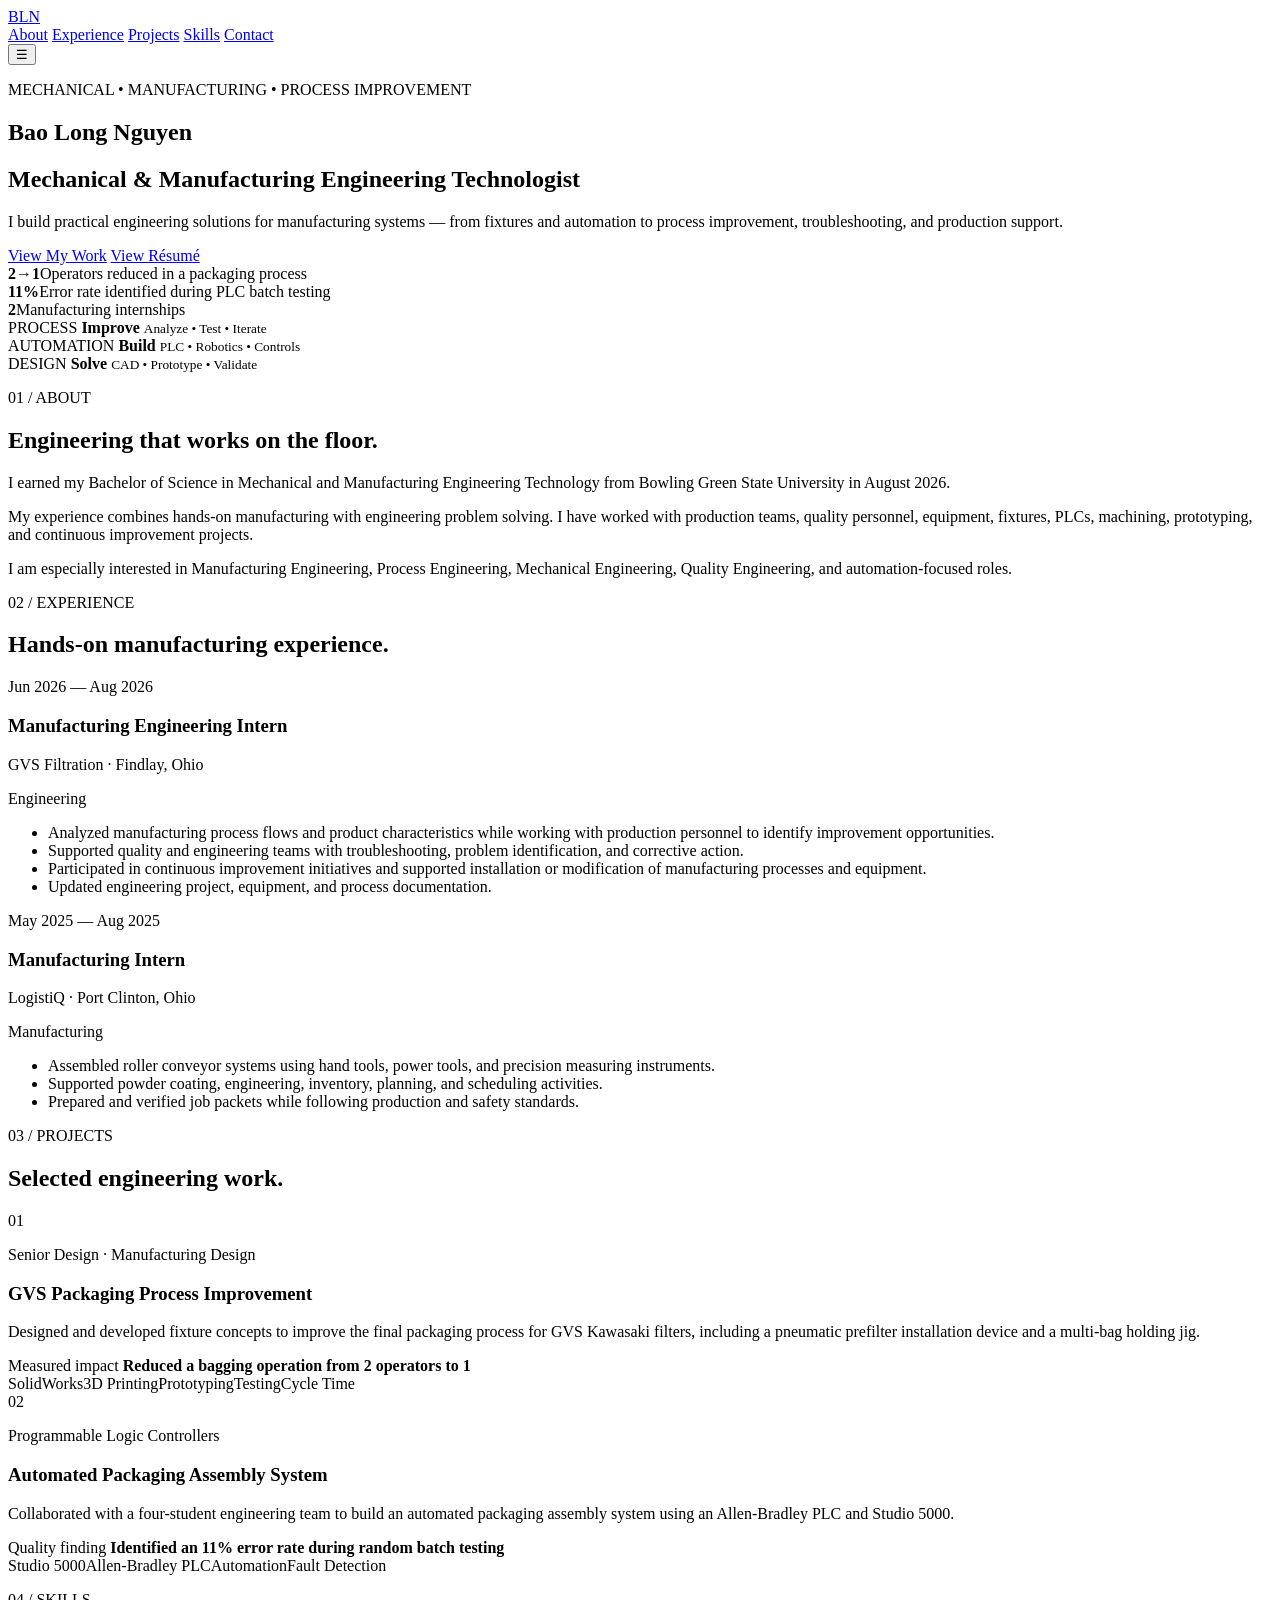
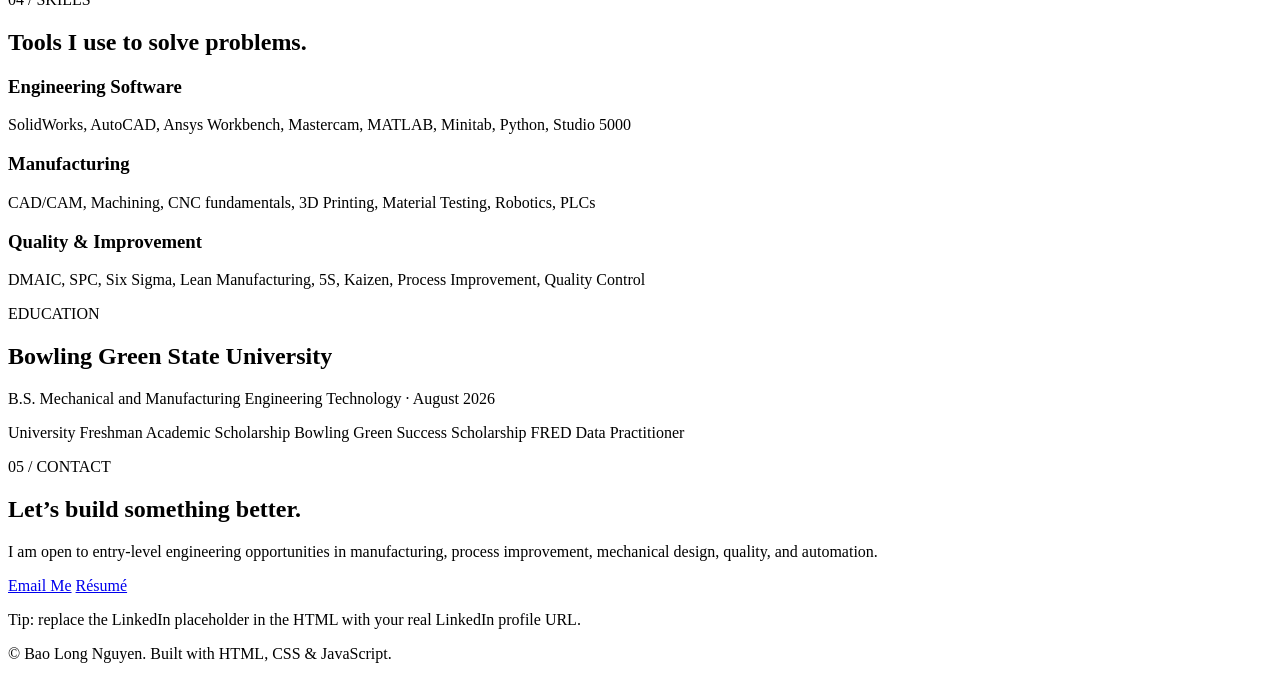
==== index.html @ 39e341e6 "Add portfolio homepage" ====
<!doctype html>
<html lang="en">
<head>
  <meta charset="utf-8" />
  <meta name="viewport" content="width=device-width, initial-scale=1" />
  <meta name="description" content="Bao Long Nguyen — Mechanical & Manufacturing Engineering portfolio." />
  <title>Bao Long Nguyen | Engineering Portfolio</title>
  <link rel="preconnect" href="https://fonts.googleapis.com">
  <link rel="preconnect" href="https://fonts.gstatic.com" crossorigin>
  <link href="https://fonts.googleapis.com/css2?family=Inter:wght@400;500;600;700;800&family=Space+Grotesk:wght@600;700&display=swap" rel="stylesheet">
  <link rel="stylesheet" href="styles.css" />
</head>
<body>
  <header class="site-header">
    <a class="brand" href="#home" aria-label="Go to home">BLN</a>
    <nav class="nav" aria-label="Primary navigation">
      <a href="#about">About</a>
      <a href="#experience">Experience</a>
      <a href="#projects">Projects</a>
      <a href="#skills">Skills</a>
      <a href="#contact">Contact</a>
    </nav>
    <button class="menu-btn" aria-label="Open menu" aria-expanded="false">☰</button>
  </header>

  <main>
    <section id="home" class="hero section">
      <div class="hero-copy reveal">
        <p class="eyebrow">MECHANICAL • MANUFACTURING • PROCESS IMPROVEMENT</p>
        <h1>Bao Long Nguyen</h1>
        <h2>Mechanical & Manufacturing Engineering Technologist</h2>
        <p class="hero-text">
          I build practical engineering solutions for manufacturing systems — from fixtures and automation to process improvement, troubleshooting, and production support.
        </p>
        <div class="hero-actions">
          <a class="btn primary" href="#projects">View My Work</a>
          <a class="btn secondary" href="resume.pdf" target="_blank" rel="noopener">View Résumé</a>
        </div>
        <div class="mini-stats" aria-label="Highlights">
          <div><strong>2→1</strong><span>Operators reduced in a packaging process</span></div>
          <div><strong>11%</strong><span>Error rate identified during PLC batch testing</span></div>
          <div><strong>2</strong><span>Manufacturing internships</span></div>
        </div>
      </div>

      <div class="hero-panel reveal" aria-hidden="true">
        <div class="cad-grid"></div>
        <div class="panel-card panel-card-a">
          <span>PROCESS</span>
          <strong>Improve</strong>
          <small>Analyze • Test • Iterate</small>
        </div>
        <div class="panel-card panel-card-b">
          <span>AUTOMATION</span>
          <strong>Build</strong>
          <small>PLC • Robotics • Controls</small>
        </div>
        <div class="panel-card panel-card-c">
          <span>DESIGN</span>
          <strong>Solve</strong>
          <small>CAD • Prototype • Validate</small>
        </div>
      </div>
    </section>

    <section id="about" class="section split-section">
      <div class="section-heading reveal">
        <p class="eyebrow">01 / ABOUT</p>
        <h2>Engineering that works on the floor.</h2>
      </div>
      <div class="about-copy reveal">
        <p>
          I earned my Bachelor of Science in Mechanical and Manufacturing Engineering Technology from Bowling Green State University in August 2026.
        </p>
        <p>
          My experience combines hands-on manufacturing with engineering problem solving. I have worked with production teams, quality personnel, equipment, fixtures, PLCs, machining, prototyping, and continuous improvement projects.
        </p>
        <p>
          I am especially interested in Manufacturing Engineering, Process Engineering, Mechanical Engineering, Quality Engineering, and automation-focused roles.
        </p>
      </div>
    </section>

    <section id="experience" class="section">
      <div class="section-heading reveal">
        <p class="eyebrow">02 / EXPERIENCE</p>
        <h2>Hands-on manufacturing experience.</h2>
      </div>

      <div class="timeline">
        <article class="timeline-item reveal">
          <div class="timeline-date">Jun 2026 — Aug 2026</div>
          <div class="timeline-content">
            <div class="role-row">
              <div>
                <h3>Manufacturing Engineering Intern</h3>
                <p class="company">GVS Filtration · Findlay, Ohio</p>
              </div>
              <span class="tag">Engineering</span>
            </div>
            <ul>
              <li>Analyzed manufacturing process flows and product characteristics while working with production personnel to identify improvement opportunities.</li>
              <li>Supported quality and engineering teams with troubleshooting, problem identification, and corrective action.</li>
              <li>Participated in continuous improvement initiatives and supported installation or modification of manufacturing processes and equipment.</li>
              <li>Updated engineering project, equipment, and process documentation.</li>
            </ul>
          </div>
        </article>

        <article class="timeline-item reveal">
          <div class="timeline-date">May 2025 — Aug 2025</div>
          <div class="timeline-content">
            <div class="role-row">
              <div>
                <h3>Manufacturing Intern</h3>
                <p class="company">LogistiQ · Port Clinton, Ohio</p>
              </div>
              <span class="tag">Manufacturing</span>
            </div>
            <ul>
              <li>Assembled roller conveyor systems using hand tools, power tools, and precision measuring instruments.</li>
              <li>Supported powder coating, engineering, inventory, planning, and scheduling activities.</li>
              <li>Prepared and verified job packets while following production and safety standards.</li>
            </ul>
          </div>
        </article>
      </div>
    </section>

    <section id="projects" class="section projects-section">
      <div class="section-heading reveal">
        <p class="eyebrow">03 / PROJECTS</p>
        <h2>Selected engineering work.</h2>
      </div>

      <div class="project-grid">
        <article class="project-card featured reveal">
          <div class="project-number">01</div>
          <div>
            <p class="project-type">Senior Design · Manufacturing Design</p>
            <h3>GVS Packaging Process Improvement</h3>
            <p>
              Designed and developed fixture concepts to improve the final packaging process for GVS Kawasaki filters, including a pneumatic prefilter installation device and a multi-bag holding jig.
            </p>
            <div class="impact-box">
              <span>Measured impact</span>
              <strong>Reduced a bagging operation from 2 operators to 1</strong>
            </div>
            <div class="tech-list">
              <span>SolidWorks</span><span>3D Printing</span><span>Prototyping</span><span>Testing</span><span>Cycle Time</span>
            </div>
          </div>
        </article>

        <article class="project-card reveal">
          <div class="project-number">02</div>
          <div>
            <p class="project-type">Programmable Logic Controllers</p>
            <h3>Automated Packaging Assembly System</h3>
            <p>
              Collaborated with a four-student engineering team to build an automated packaging assembly system using an Allen-Bradley PLC and Studio 5000.
            </p>
            <div class="impact-box compact">
              <span>Quality finding</span>
              <strong>Identified an 11% error rate during random batch testing</strong>
            </div>
            <div class="tech-list">
              <span>Studio 5000</span><span>Allen-Bradley PLC</span><span>Automation</span><span>Fault Detection</span>
            </div>
          </div>
        </article>
      </div>
    </section>

    <section id="skills" class="section">
      <div class="section-heading reveal">
        <p class="eyebrow">04 / SKILLS</p>
        <h2>Tools I use to solve problems.</h2>
      </div>

      <div class="skills-grid">
        <div class="skill-card reveal">
          <h3>Engineering Software</h3>
          <p>SolidWorks, AutoCAD, Ansys Workbench, Mastercam, MATLAB, Minitab, Python, Studio 5000</p>
        </div>
        <div class="skill-card reveal">
          <h3>Manufacturing</h3>
          <p>CAD/CAM, Machining, CNC fundamentals, 3D Printing, Material Testing, Robotics, PLCs</p>
        </div>
        <div class="skill-card reveal">
          <h3>Quality & Improvement</h3>
          <p>DMAIC, SPC, Six Sigma, Lean Manufacturing, 5S, Kaizen, Process Improvement, Quality Control</p>
        </div>
      </div>
    </section>

    <section id="education" class="section education-strip reveal">
      <div>
        <p class="eyebrow">EDUCATION</p>
        <h2>Bowling Green State University</h2>
        <p>B.S. Mechanical and Manufacturing Engineering Technology · August 2026</p>
      </div>
      <div class="award-list">
        <span>University Freshman Academic Scholarship</span>
        <span>Bowling Green Success Scholarship</span>
        <span>FRED Data Practitioner</span>
      </div>
    </section>

    <section id="contact" class="section contact-section">
      <div class="contact-card reveal">
        <p class="eyebrow">05 / CONTACT</p>
        <h2>Let’s build something better.</h2>
        <p>I am open to entry-level engineering opportunities in manufacturing, process improvement, mechanical design, quality, and automation.</p>
        <div class="contact-actions">
          <a class="btn primary" href="mailto:1nguyenbaolong@gmail.com">Email Me</a>
          <a class="btn secondary" href="resume.pdf" target="_blank" rel="noopener">Résumé</a>
        </div>
        <p class="contact-note">Tip: replace the LinkedIn placeholder in the HTML with your real LinkedIn profile URL.</p>
      </div>
    </section>
  </main>

  <footer>
    <p>© <span id="year"></span> Bao Long Nguyen. Built with HTML, CSS & JavaScript.</p>
  </footer>

  <script src="script.js"></script>
</body>
</html>
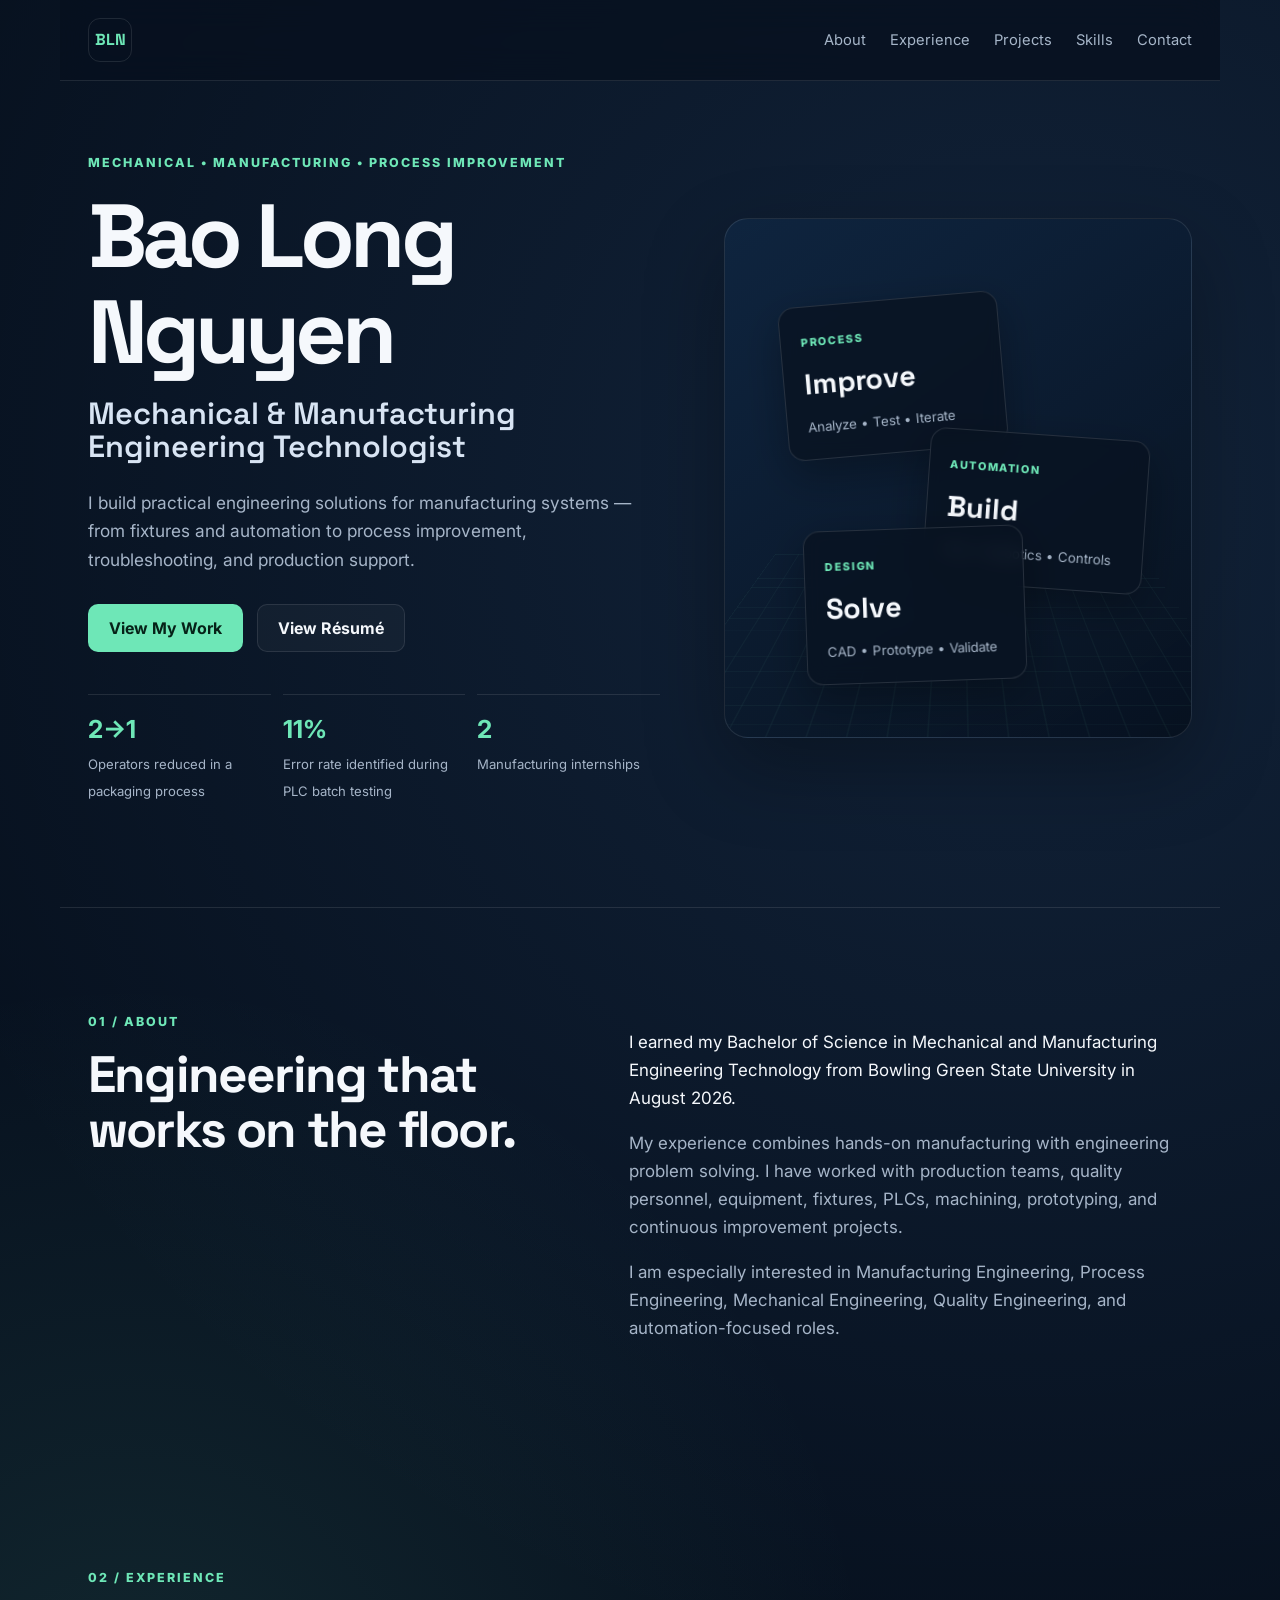
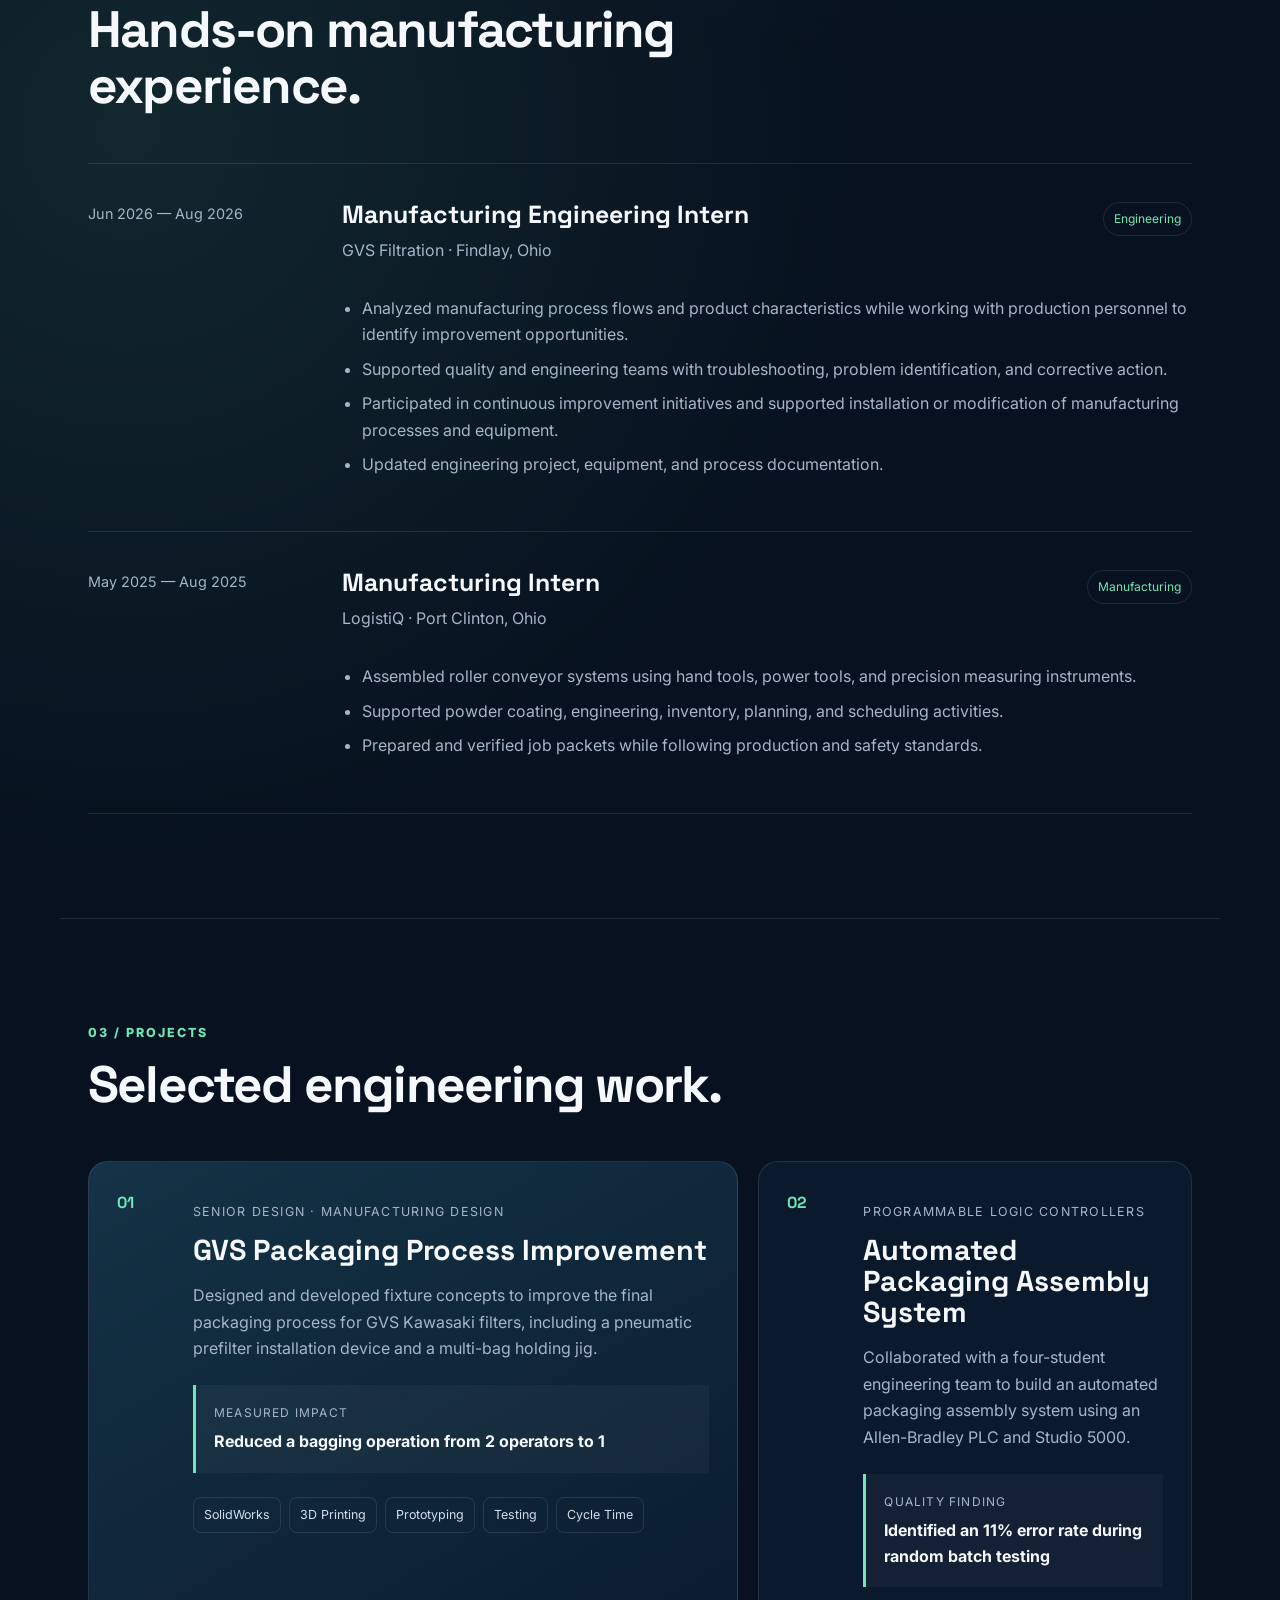
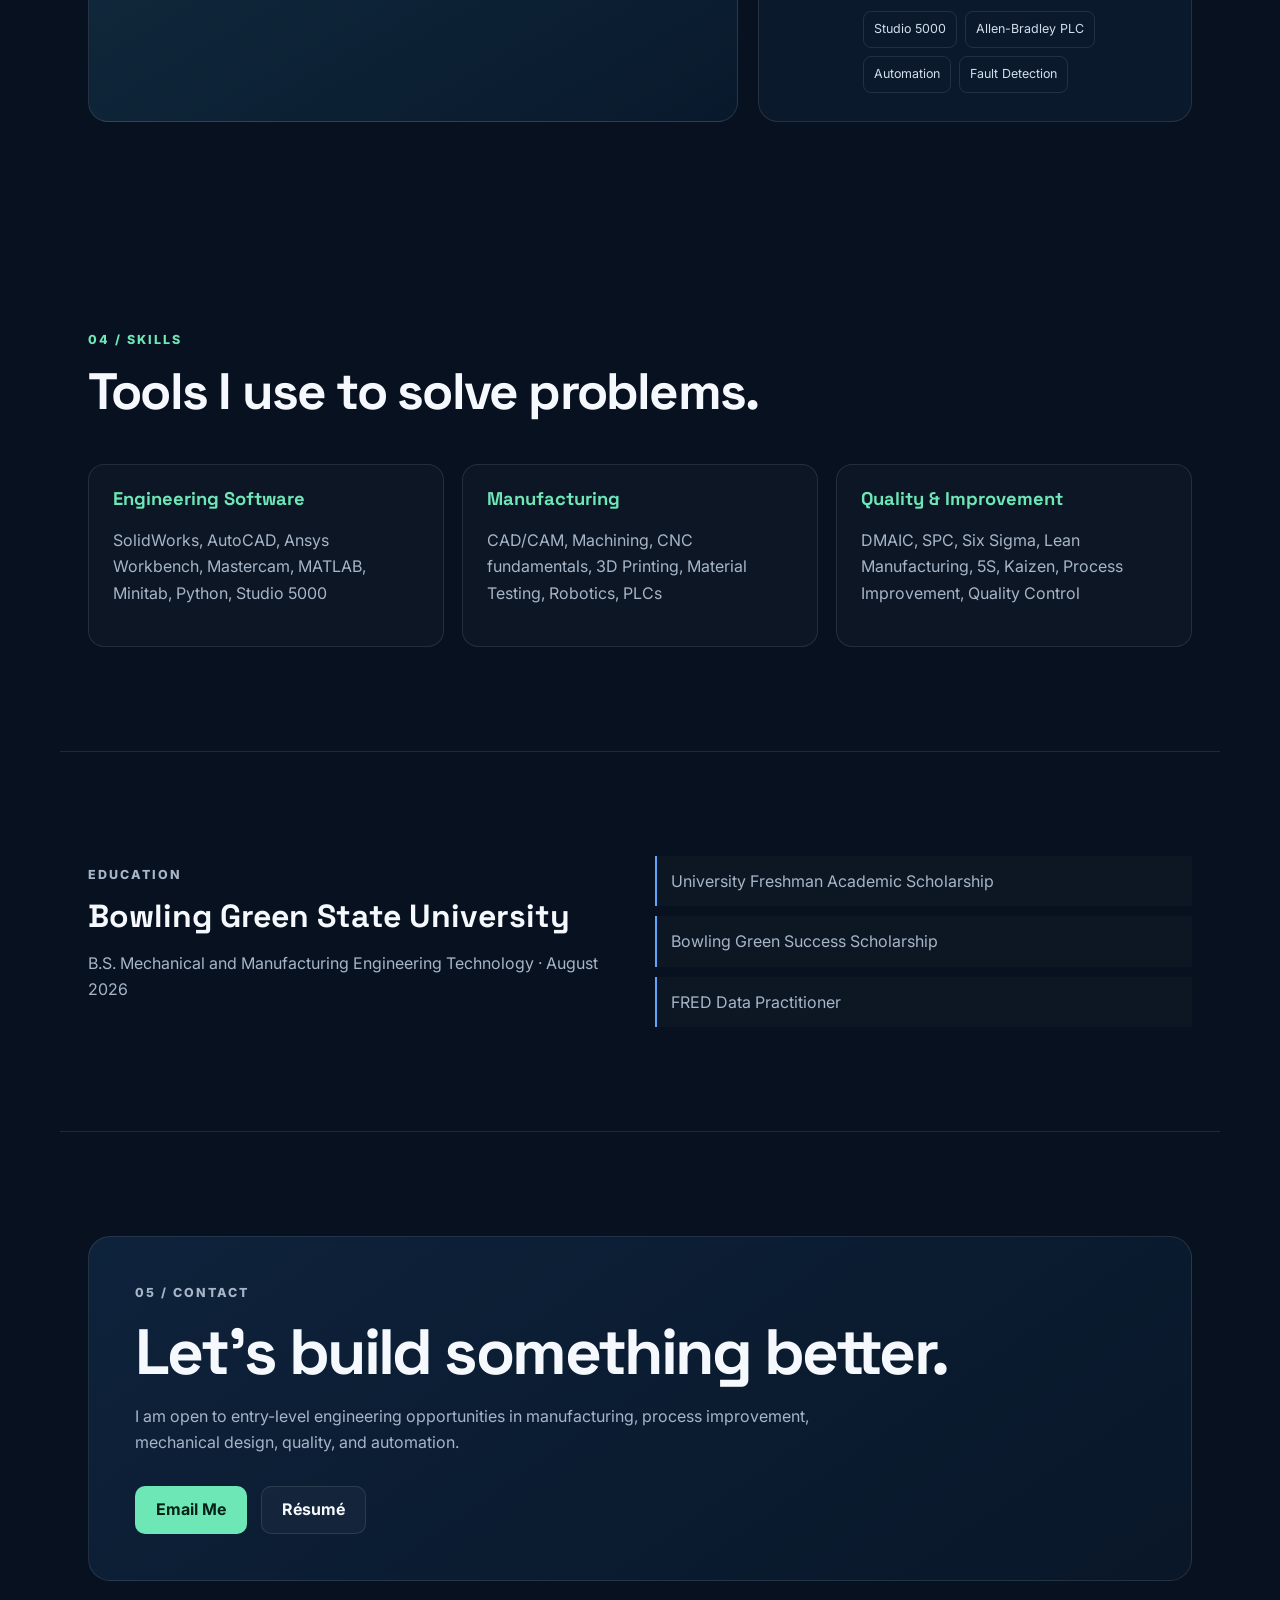
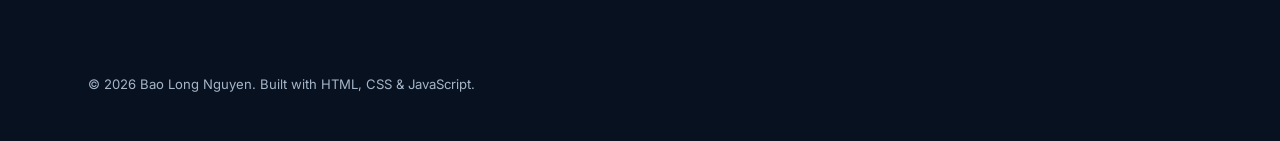
==== commit 774b4a2f: "Link portfolio to web resume" ====
--- a/index.html
+++ b/index.html
@@ -34,7 +34,7 @@
         </p>
         <div class="hero-actions">
           <a class="btn primary" href="#projects">View My Work</a>
-          <a class="btn secondary" href="resume.pdf" target="_blank" rel="noopener">View Résumé</a>
+          <a class="btn secondary" href="resume.html" target="_blank" rel="noopener">View Résumé</a>
         </div>
         <div class="mini-stats" aria-label="Highlights">
           <div><strong>2→1</strong><span>Operators reduced in a packaging process</span></div>
@@ -214,9 +214,8 @@
         <p>I am open to entry-level engineering opportunities in manufacturing, process improvement, mechanical design, quality, and automation.</p>
         <div class="contact-actions">
           <a class="btn primary" href="mailto:1nguyenbaolong@gmail.com">Email Me</a>
-          <a class="btn secondary" href="resume.pdf" target="_blank" rel="noopener">Résumé</a>
-        </div>
-        <p class="contact-note">Tip: replace the LinkedIn placeholder in the HTML with your real LinkedIn profile URL.</p>
+          <a class="btn secondary" href="resume.html" target="_blank" rel="noopener">Résumé</a>
+        </div>
       </div>
     </section>
   </main>
--- a/styles.css
+++ b/styles.css
@@ -0,0 +1,270 @@
+:root {
+  --bg: #07111f;
+  --bg-soft: #0d1a2d;
+  --card: rgba(14, 29, 50, 0.78);
+  --text: #f5f8fc;
+  --muted: #a6b5c8;
+  --line: rgba(255,255,255,0.10);
+  --accent: #6ee7b7;
+  --accent-2: #60a5fa;
+  --max: 1160px;
+}
+
+* { box-sizing: border-box; }
+html { scroll-behavior: smooth; }
+body {
+  margin: 0;
+  font-family: Inter, system-ui, -apple-system, BlinkMacSystemFont, "Segoe UI", sans-serif;
+  color: var(--text);
+  background:
+    radial-gradient(circle at 80% 10%, rgba(96,165,250,.12), transparent 26%),
+    radial-gradient(circle at 10% 35%, rgba(110,231,183,.10), transparent 22%),
+    var(--bg);
+  line-height: 1.65;
+}
+
+a { color: inherit; text-decoration: none; }
+
+.site-header {
+  position: sticky;
+  top: 0;
+  z-index: 50;
+  display: flex;
+  align-items: center;
+  justify-content: space-between;
+  max-width: var(--max);
+  margin: 0 auto;
+  padding: 18px 28px;
+  background: rgba(7,17,31,.76);
+  backdrop-filter: blur(16px);
+  border-bottom: 1px solid var(--line);
+}
+
+.brand {
+  width: 44px;
+  height: 44px;
+  display: grid;
+  place-items: center;
+  border: 1px solid var(--line);
+  border-radius: 12px;
+  font-family: "Space Grotesk", sans-serif;
+  font-weight: 700;
+  color: var(--accent);
+}
+
+.nav { display: flex; gap: 24px; }
+.nav a { color: var(--muted); font-size: .92rem; transition: .2s ease; }
+.nav a:hover { color: var(--text); }
+.menu-btn { display: none; }
+
+.section {
+  max-width: var(--max);
+  margin: 0 auto;
+  padding: 104px 28px;
+}
+
+.hero {
+  min-height: 86vh;
+  display: grid;
+  grid-template-columns: 1.1fr .9fr;
+  align-items: center;
+  gap: 64px;
+  padding-top: 72px;
+}
+
+.eyebrow {
+  margin: 0 0 14px;
+  color: var(--accent);
+  font-size: .78rem;
+  font-weight: 800;
+  letter-spacing: .16em;
+}
+
+h1, h2, h3 { font-family: "Space Grotesk", sans-serif; line-height: 1.08; margin-top: 0; }
+h1 { font-size: clamp(3.4rem, 7vw, 6.6rem); letter-spacing: -.055em; margin-bottom: 16px; }
+.hero h2 { font-size: clamp(1.4rem, 2.4vw, 2rem); color: #d8e4f3; font-weight: 600; max-width: 760px; }
+.section-heading h2 { font-size: clamp(2.2rem, 4vw, 4rem); letter-spacing: -.035em; max-width: 760px; }
+
+.hero-text { color: var(--muted); max-width: 680px; font-size: 1.08rem; }
+.hero-actions, .contact-actions { display: flex; flex-wrap: wrap; gap: 14px; margin-top: 30px; }
+
+.btn {
+  display: inline-flex;
+  align-items: center;
+  justify-content: center;
+  min-height: 48px;
+  padding: 0 20px;
+  border-radius: 10px;
+  font-weight: 700;
+  border: 1px solid var(--line);
+  transition: transform .2s ease, background .2s ease;
+}
+.btn:hover { transform: translateY(-2px); }
+.btn.primary { background: var(--accent); color: #062218; border-color: transparent; }
+.btn.secondary { background: rgba(255,255,255,.035); }
+
+.mini-stats {
+  display: grid;
+  grid-template-columns: repeat(3, 1fr);
+  gap: 12px;
+  margin-top: 42px;
+}
+.mini-stats div {
+  border-top: 1px solid var(--line);
+  padding-top: 14px;
+}
+.mini-stats strong { display: block; font-size: 1.55rem; color: var(--accent); }
+.mini-stats span { color: var(--muted); font-size: .82rem; }
+
+.hero-panel {
+  min-height: 520px;
+  position: relative;
+  border: 1px solid var(--line);
+  border-radius: 24px;
+  overflow: hidden;
+  background: linear-gradient(145deg, rgba(15,38,65,.9), rgba(7,17,31,.95));
+  box-shadow: 0 30px 80px rgba(0,0,0,.3);
+}
+
+.cad-grid {
+  position: absolute;
+  inset: 0;
+  opacity: .28;
+  background-image:
+    linear-gradient(rgba(110,231,183,.16) 1px, transparent 1px),
+    linear-gradient(90deg, rgba(110,231,183,.16) 1px, transparent 1px);
+  background-size: 30px 30px;
+  transform: perspective(700px) rotateX(58deg) scale(1.35) translateY(80px);
+  transform-origin: center bottom;
+}
+
+.panel-card {
+  position: absolute;
+  width: 220px;
+  padding: 20px;
+  border-radius: 16px;
+  border: 1px solid rgba(255,255,255,.12);
+  background: rgba(8,18,33,.78);
+  backdrop-filter: blur(10px);
+  box-shadow: 0 15px 40px rgba(0,0,0,.28);
+}
+.panel-card span { color: var(--accent); font-size: .68rem; letter-spacing: .15em; font-weight: 800; }
+.panel-card strong { display: block; font-family: "Space Grotesk"; font-size: 1.8rem; margin: 8px 0 4px; }
+.panel-card small { color: var(--muted); }
+.panel-card-a { top: 80px; left: 58px; transform: rotate(-5deg); }
+.panel-card-b { top: 215px; right: 45px; transform: rotate(4deg); }
+.panel-card-c { bottom: 55px; left: 80px; transform: rotate(-2deg); }
+
+.split-section {
+  display: grid;
+  grid-template-columns: .9fr 1.1fr;
+  gap: 80px;
+  border-top: 1px solid var(--line);
+}
+.about-copy { color: var(--muted); font-size: 1.06rem; }
+.about-copy p:first-child { color: var(--text); }
+
+.timeline { margin-top: 50px; border-top: 1px solid var(--line); }
+.timeline-item {
+  display: grid;
+  grid-template-columns: 220px 1fr;
+  gap: 34px;
+  padding: 38px 0;
+  border-bottom: 1px solid var(--line);
+}
+.timeline-date { color: var(--muted); font-size: .9rem; }
+.timeline-content h3 { font-size: 1.55rem; margin-bottom: 8px; }
+.company { color: var(--muted); margin-top: 0; }
+.role-row { display: flex; justify-content: space-between; gap: 18px; }
+.tag { align-self: flex-start; border: 1px solid var(--line); padding: 6px 10px; border-radius: 999px; color: var(--accent); font-size: .75rem; }
+ul { padding-left: 20px; color: var(--muted); }
+li + li { margin-top: 8px; }
+
+.projects-section { border-top: 1px solid var(--line); }
+.project-grid { display: grid; grid-template-columns: 1.2fr .8fr; gap: 20px; margin-top: 48px; }
+.project-card {
+  min-height: 440px;
+  padding: 28px;
+  display: grid;
+  grid-template-columns: 58px 1fr;
+  gap: 18px;
+  border: 1px solid var(--line);
+  border-radius: 20px;
+  background: var(--card);
+}
+.project-card.featured { background: linear-gradient(150deg, rgba(21,53,72,.96), rgba(10,26,46,.92)); }
+.project-number { color: var(--accent); font-weight: 800; font-family: "Space Grotesk"; }
+.project-type { color: var(--muted); font-size: .78rem; text-transform: uppercase; letter-spacing: .1em; }
+.project-card h3 { font-size: 1.8rem; margin-bottom: 16px; }
+.project-card p { color: var(--muted); }
+.impact-box { margin: 24px 0; padding: 18px; border-left: 3px solid var(--accent); background: rgba(255,255,255,.035); }
+.impact-box span { display: block; color: var(--muted); font-size: .75rem; text-transform: uppercase; letter-spacing: .1em; }
+.impact-box strong { display: block; margin-top: 5px; }
+.tech-list { display: flex; flex-wrap: wrap; gap: 8px; }
+.tech-list span { padding: 7px 10px; border: 1px solid var(--line); border-radius: 8px; color: #d3deeb; font-size: .78rem; }
+
+.skills-grid { display: grid; grid-template-columns: repeat(3, 1fr); gap: 18px; margin-top: 44px; }
+.skill-card { padding: 24px; border: 1px solid var(--line); border-radius: 16px; background: rgba(255,255,255,.025); }
+.skill-card h3 { font-size: 1.15rem; color: var(--accent); }
+.skill-card p { color: var(--muted); }
+
+.education-strip {
+  display: grid;
+  grid-template-columns: 1fr 1fr;
+  gap: 30px;
+  align-items: center;
+  border-top: 1px solid var(--line);
+  border-bottom: 1px solid var(--line);
+}
+.education-strip h2 { font-size: 2rem; margin-bottom: 8px; }
+.education-strip p { color: var(--muted); }
+.award-list { display: grid; gap: 10px; }
+.award-list span { padding: 12px 14px; border-left: 2px solid var(--accent-2); background: rgba(255,255,255,.025); color: var(--muted); }
+
+.contact-section { padding-bottom: 80px; }
+.contact-card { padding: 46px; border: 1px solid var(--line); border-radius: 22px; background: linear-gradient(145deg, rgba(15,38,65,.85), rgba(9,24,42,.86)); }
+.contact-card h2 { font-size: clamp(2.4rem, 5vw, 5rem); letter-spacing: -.04em; margin-bottom: 16px; }
+.contact-card > p { max-width: 760px; color: var(--muted); }
+.contact-note { font-size: .82rem; margin-top: 24px; }
+
+footer { max-width: var(--max); margin: 0 auto; padding: 0 28px 32px; color: var(--muted); font-size: .82rem; }
+
+.reveal { opacity: 0; transform: translateY(18px); transition: opacity .65s ease, transform .65s ease; }
+.reveal.visible { opacity: 1; transform: translateY(0); }
+
+@media (max-width: 900px) {
+  .nav {
+    display: none;
+    position: absolute;
+    top: 76px;
+    left: 16px;
+    right: 16px;
+    padding: 18px;
+    flex-direction: column;
+    border: 1px solid var(--line);
+    background: #0a1626;
+    border-radius: 14px;
+  }
+  .nav.open { display: flex; }
+  .menu-btn { display: block; background: transparent; color: var(--text); border: 1px solid var(--line); border-radius: 9px; padding: 8px 10px; }
+  .hero { grid-template-columns: 1fr; padding-top: 58px; }
+  .hero-panel { min-height: 420px; }
+  .split-section, .education-strip { grid-template-columns: 1fr; gap: 26px; }
+  .timeline-item { grid-template-columns: 1fr; gap: 12px; }
+  .project-grid, .skills-grid { grid-template-columns: 1fr; }
+}
+
+@media (max-width: 600px) {
+  .section { padding: 78px 20px; }
+  .site-header { padding: 14px 20px; }
+  h1 { font-size: 3.15rem; }
+  .mini-stats { grid-template-columns: 1fr; }
+  .hero-panel { min-height: 360px; }
+  .panel-card { width: 180px; padding: 16px; }
+  .panel-card-a { left: 20px; top: 50px; }
+  .panel-card-b { right: 18px; top: 155px; }
+  .panel-card-c { left: 34px; bottom: 28px; }
+  .project-card { grid-template-columns: 1fr; }
+  .role-row { flex-direction: column; }
+  .contact-card { padding: 30px 24px; }
+}
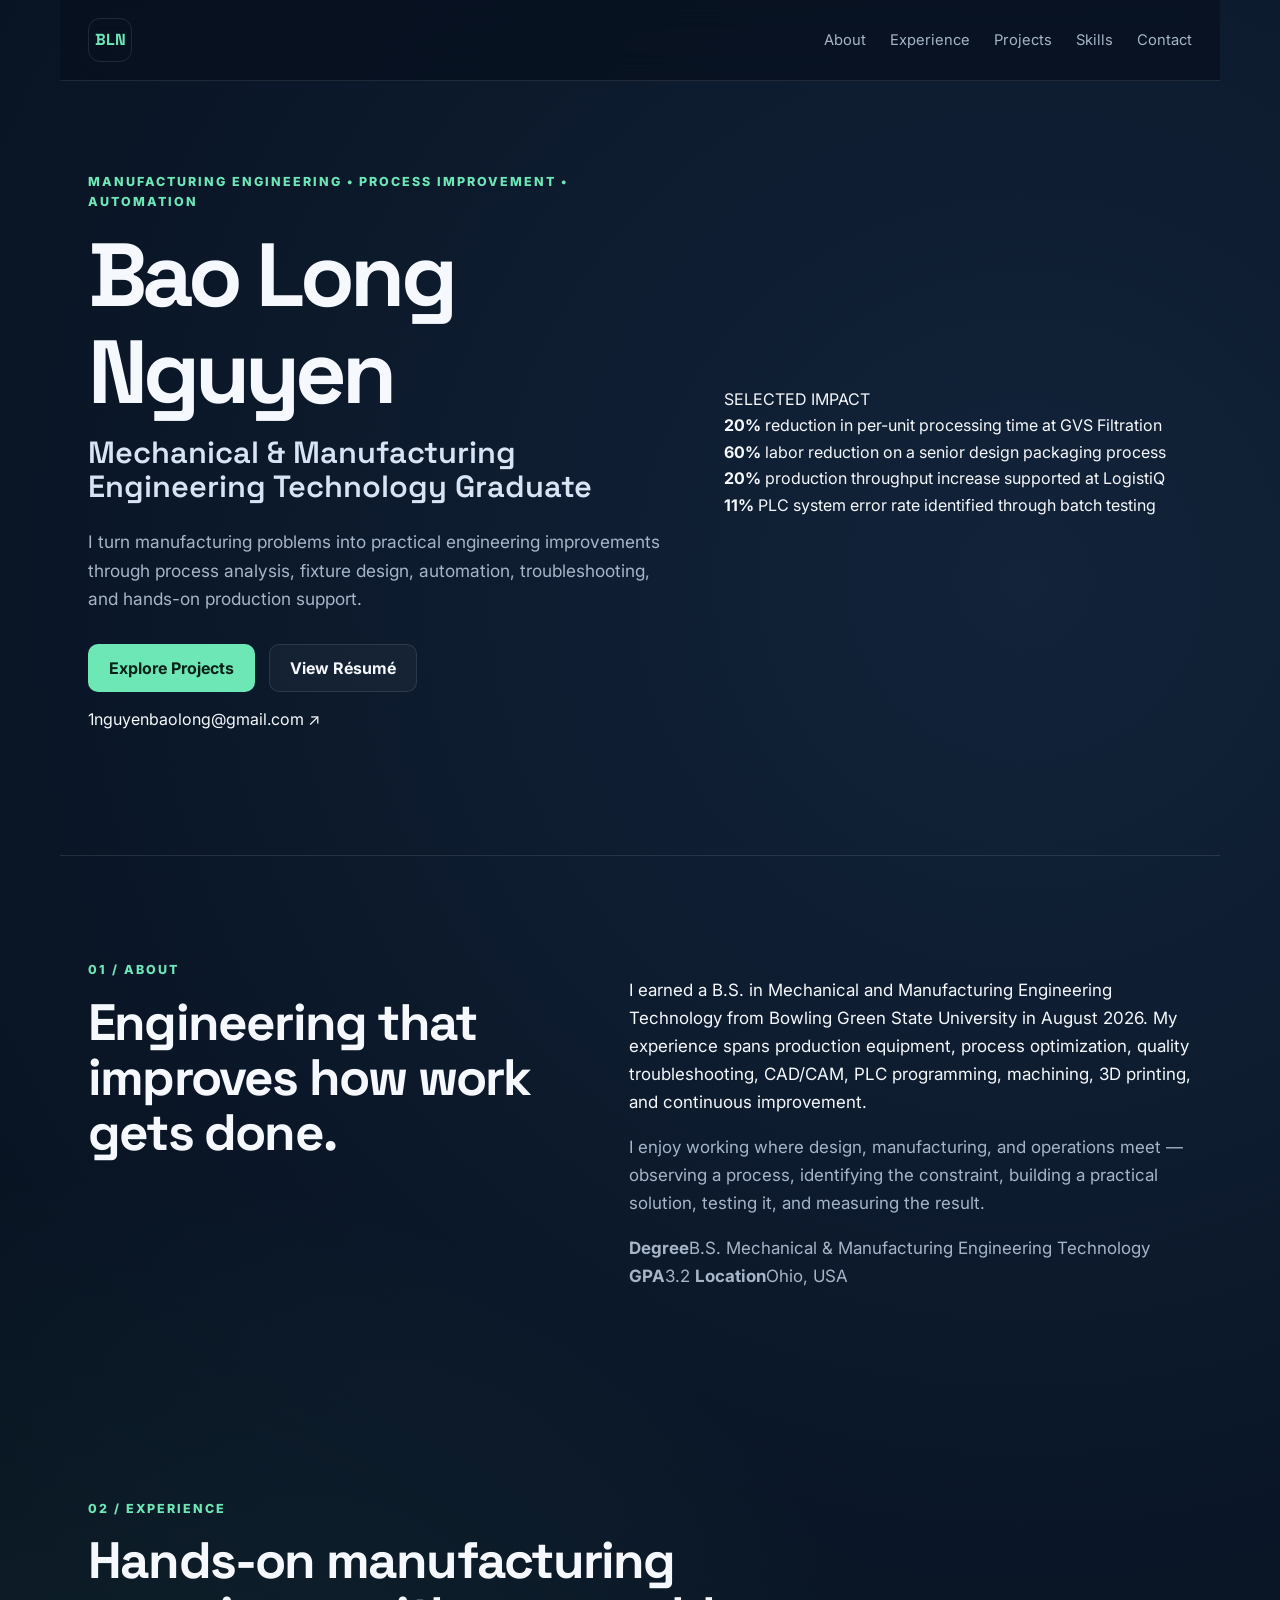
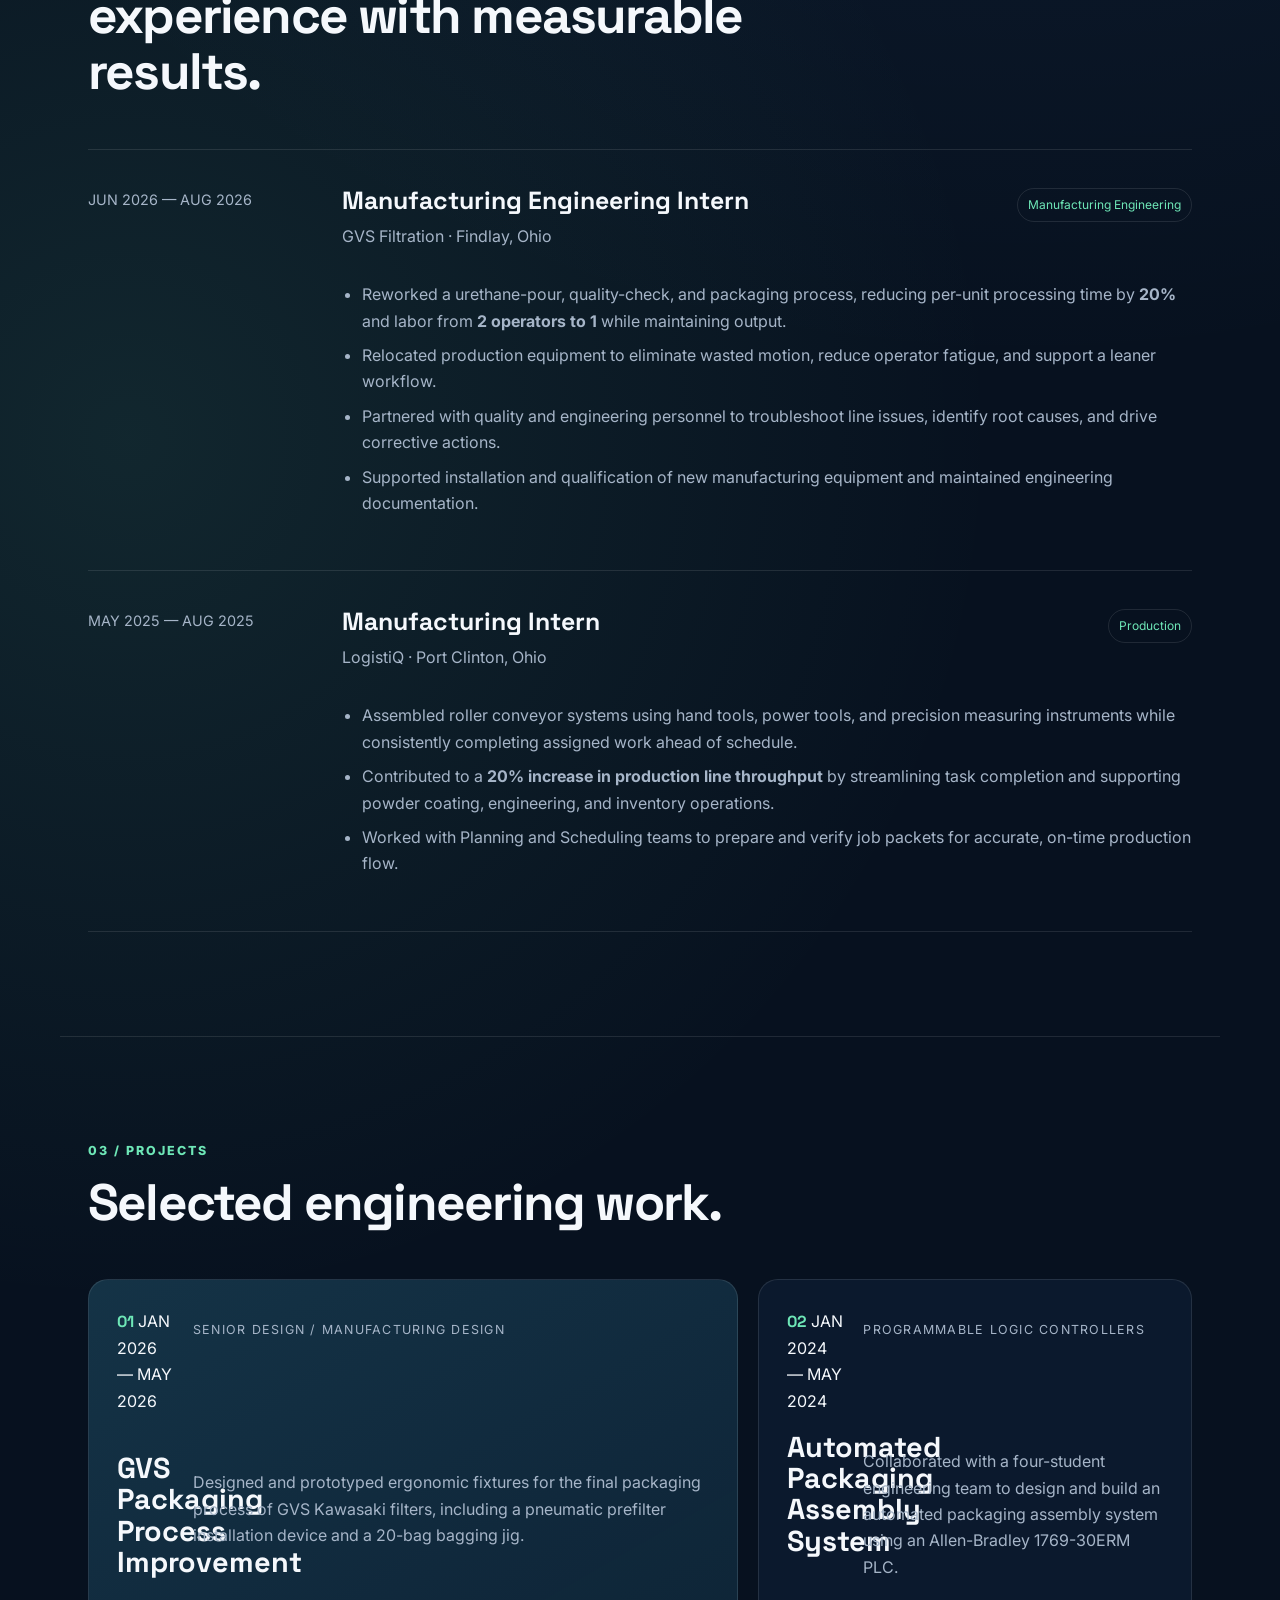
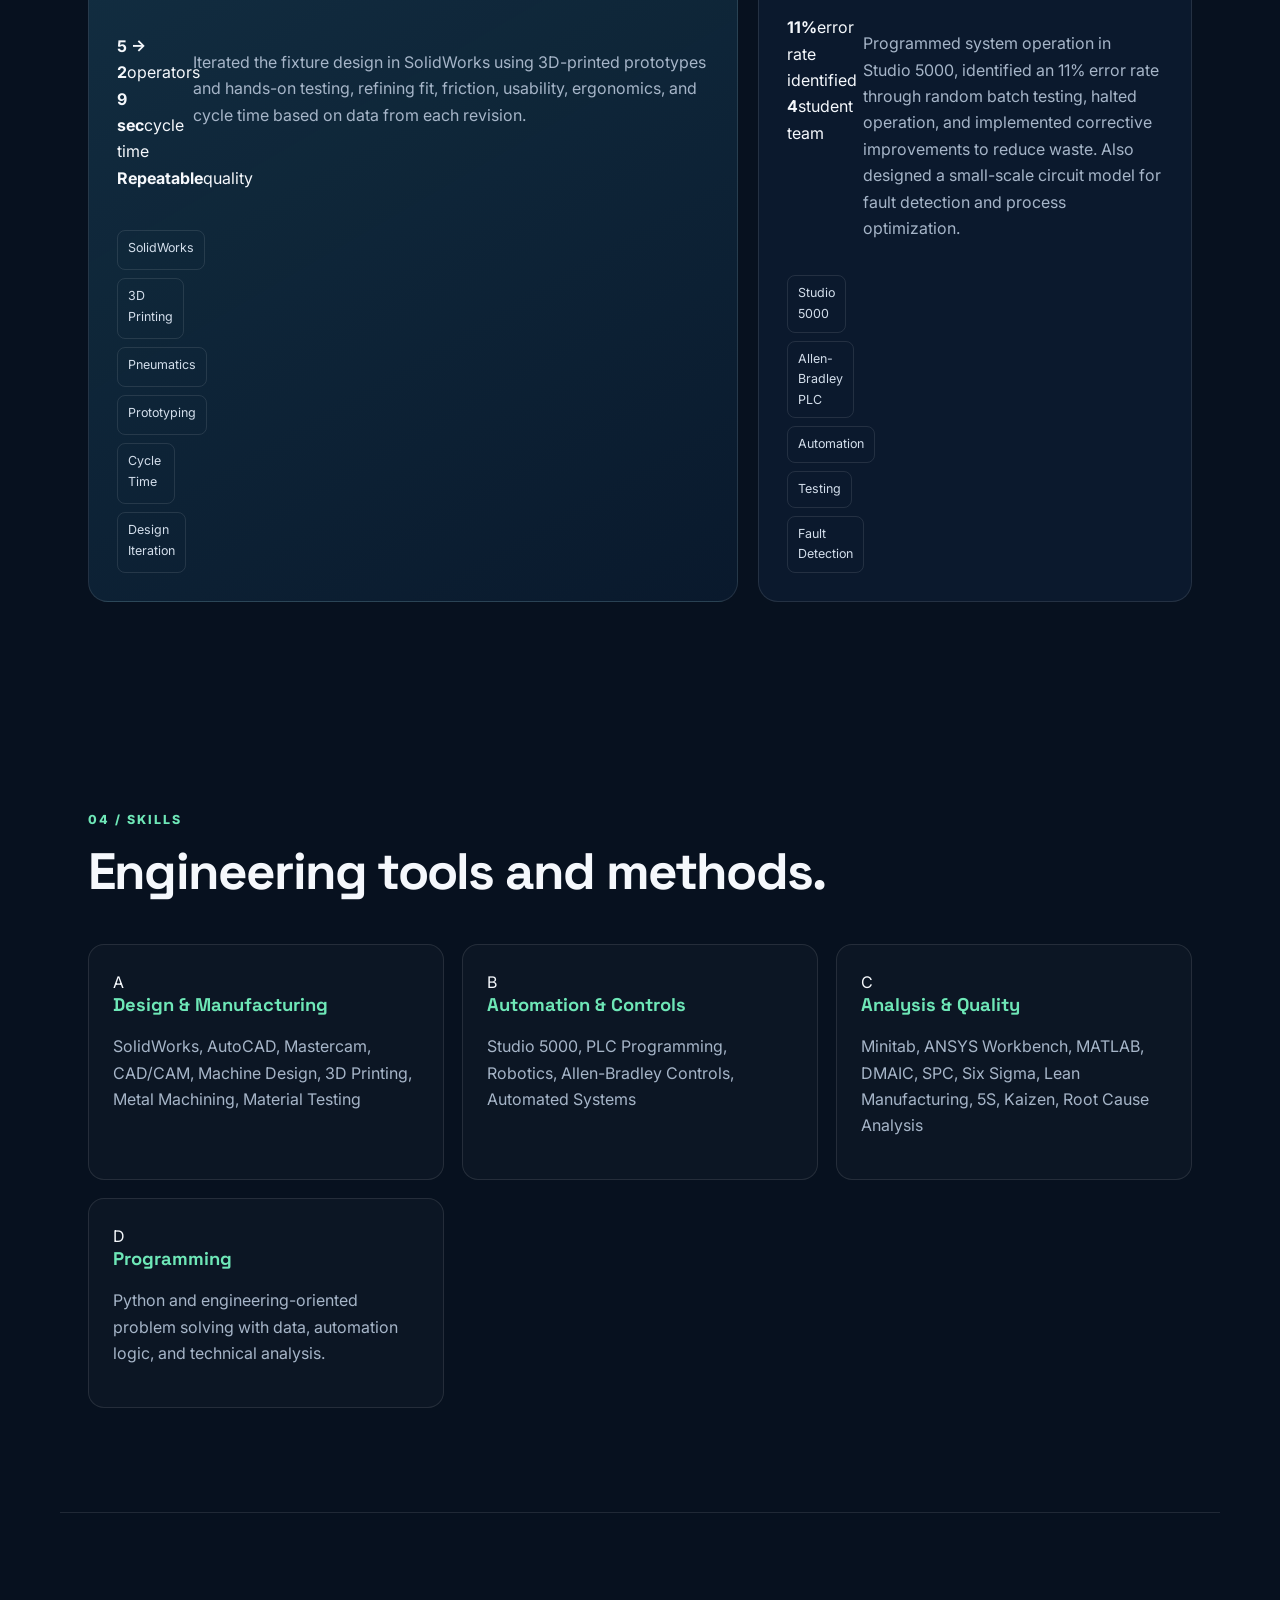
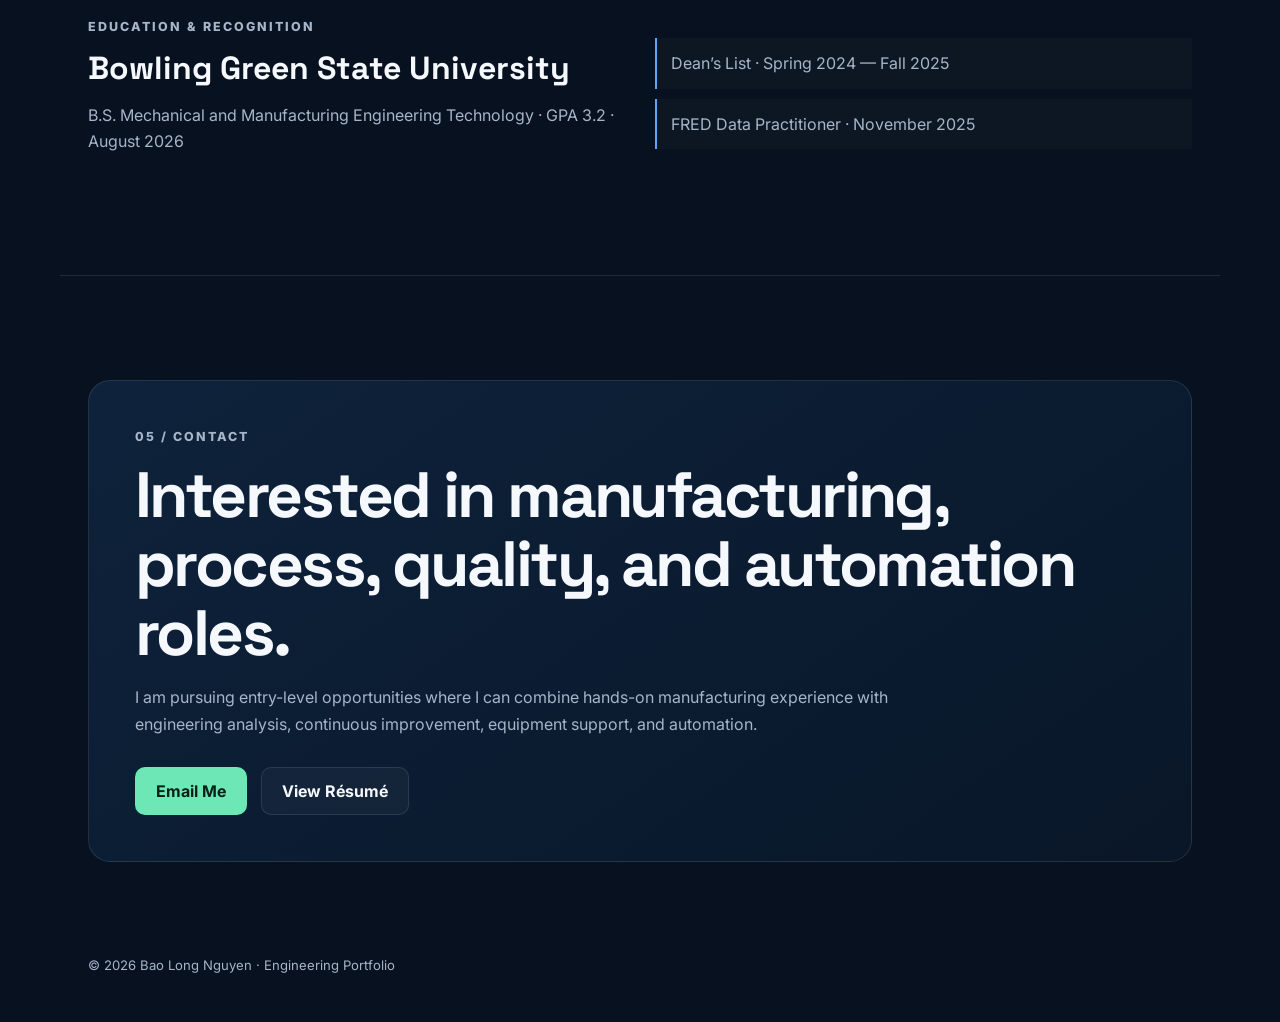
==== commit d010b6ea: "Refresh portfolio with updated resume and quantified engineering results" ====
--- a/index.html
+++ b/index.html
@@ -3,16 +3,20 @@
 <head>
   <meta charset="utf-8" />
   <meta name="viewport" content="width=device-width, initial-scale=1" />
-  <meta name="description" content="Bao Long Nguyen — Mechanical & Manufacturing Engineering portfolio." />
-  <title>Bao Long Nguyen | Engineering Portfolio</title>
+  <meta name="description" content="Bao Long Nguyen — Mechanical and Manufacturing Engineering Technology graduate focused on manufacturing engineering, process improvement, automation, and quality." />
+  <meta name="theme-color" content="#08111f" />
+  <title>Bao Long Nguyen | Manufacturing Engineering Portfolio</title>
   <link rel="preconnect" href="https://fonts.googleapis.com">
   <link rel="preconnect" href="https://fonts.gstatic.com" crossorigin>
-  <link href="https://fonts.googleapis.com/css2?family=Inter:wght@400;500;600;700;800&family=Space+Grotesk:wght@600;700&display=swap" rel="stylesheet">
+  <link href="https://fonts.googleapis.com/css2?family=Inter:wght@400;500;600;700;800&family=Space+Grotesk:wght@500;600;700&display=swap" rel="stylesheet">
   <link rel="stylesheet" href="styles.css" />
 </head>
 <body>
+  <div class="page-glow glow-one"></div>
+  <div class="page-glow glow-two"></div>
+
   <header class="site-header">
-    <a class="brand" href="#home" aria-label="Go to home">BLN</a>
+    <a class="brand" href="#home" aria-label="Bao Long Nguyen home">BLN</a>
     <nav class="nav" aria-label="Primary navigation">
       <a href="#about">About</a>
       <a href="#experience">Experience</a>
@@ -26,39 +30,36 @@
   <main>
     <section id="home" class="hero section">
       <div class="hero-copy reveal">
-        <p class="eyebrow">MECHANICAL • MANUFACTURING • PROCESS IMPROVEMENT</p>
+        <p class="eyebrow">MANUFACTURING ENGINEERING • PROCESS IMPROVEMENT • AUTOMATION</p>
         <h1>Bao Long Nguyen</h1>
-        <h2>Mechanical & Manufacturing Engineering Technologist</h2>
+        <h2>Mechanical & Manufacturing Engineering Technology Graduate</h2>
         <p class="hero-text">
-          I build practical engineering solutions for manufacturing systems — from fixtures and automation to process improvement, troubleshooting, and production support.
+          I turn manufacturing problems into practical engineering improvements through process analysis, fixture design, automation, troubleshooting, and hands-on production support.
         </p>
         <div class="hero-actions">
-          <a class="btn primary" href="#projects">View My Work</a>
+          <a class="btn primary" href="#projects">Explore Projects</a>
           <a class="btn secondary" href="resume.html" target="_blank" rel="noopener">View Résumé</a>
-        </div>
-        <div class="mini-stats" aria-label="Highlights">
-          <div><strong>2→1</strong><span>Operators reduced in a packaging process</span></div>
-          <div><strong>11%</strong><span>Error rate identified during PLC batch testing</span></div>
-          <div><strong>2</strong><span>Manufacturing internships</span></div>
-        </div>
-      </div>
-
-      <div class="hero-panel reveal" aria-hidden="true">
-        <div class="cad-grid"></div>
-        <div class="panel-card panel-card-a">
-          <span>PROCESS</span>
-          <strong>Improve</strong>
-          <small>Analyze • Test • Iterate</small>
-        </div>
-        <div class="panel-card panel-card-b">
-          <span>AUTOMATION</span>
-          <strong>Build</strong>
-          <small>PLC • Robotics • Controls</small>
-        </div>
-        <div class="panel-card panel-card-c">
-          <span>DESIGN</span>
-          <strong>Solve</strong>
-          <small>CAD • Prototype • Validate</small>
+          <a class="text-link" href="mailto:1nguyenbaolong@gmail.com">1nguyenbaolong@gmail.com ↗</a>
+        </div>
+      </div>
+
+      <div class="impact-panel reveal" aria-label="Engineering impact highlights">
+        <div class="impact-label">SELECTED IMPACT</div>
+        <div class="impact-stat">
+          <strong>20%</strong>
+          <span>reduction in per-unit processing time at GVS Filtration</span>
+        </div>
+        <div class="impact-stat">
+          <strong>60%</strong>
+          <span>labor reduction on a senior design packaging process</span>
+        </div>
+        <div class="impact-stat">
+          <strong>20%</strong>
+          <span>production throughput increase supported at LogistiQ</span>
+        </div>
+        <div class="impact-stat">
+          <strong>11%</strong>
+          <span>PLC system error rate identified through batch testing</span>
         </div>
       </div>
     </section>
@@ -66,61 +67,63 @@
     <section id="about" class="section split-section">
       <div class="section-heading reveal">
         <p class="eyebrow">01 / ABOUT</p>
-        <h2>Engineering that works on the floor.</h2>
+        <h2>Engineering that improves how work gets done.</h2>
       </div>
       <div class="about-copy reveal">
         <p>
-          I earned my Bachelor of Science in Mechanical and Manufacturing Engineering Technology from Bowling Green State University in August 2026.
+          I earned a B.S. in Mechanical and Manufacturing Engineering Technology from Bowling Green State University in August 2026. My experience spans production equipment, process optimization, quality troubleshooting, CAD/CAM, PLC programming, machining, 3D printing, and continuous improvement.
         </p>
         <p>
-          My experience combines hands-on manufacturing with engineering problem solving. I have worked with production teams, quality personnel, equipment, fixtures, PLCs, machining, prototyping, and continuous improvement projects.
-        </p>
-        <p>
-          I am especially interested in Manufacturing Engineering, Process Engineering, Mechanical Engineering, Quality Engineering, and automation-focused roles.
-        </p>
+          I enjoy working where design, manufacturing, and operations meet — observing a process, identifying the constraint, building a practical solution, testing it, and measuring the result.
+        </p>
+        <div class="about-meta">
+          <span><b>Degree</b>B.S. Mechanical & Manufacturing Engineering Technology</span>
+          <span><b>GPA</b>3.2</span>
+          <span><b>Location</b>Ohio, USA</span>
+        </div>
       </div>
     </section>
 
     <section id="experience" class="section">
       <div class="section-heading reveal">
         <p class="eyebrow">02 / EXPERIENCE</p>
-        <h2>Hands-on manufacturing experience.</h2>
+        <h2>Hands-on manufacturing experience with measurable results.</h2>
       </div>
 
       <div class="timeline">
         <article class="timeline-item reveal">
-          <div class="timeline-date">Jun 2026 — Aug 2026</div>
+          <div class="timeline-date">JUN 2026 — AUG 2026</div>
           <div class="timeline-content">
             <div class="role-row">
               <div>
                 <h3>Manufacturing Engineering Intern</h3>
                 <p class="company">GVS Filtration · Findlay, Ohio</p>
               </div>
-              <span class="tag">Engineering</span>
+              <span class="tag">Manufacturing Engineering</span>
             </div>
             <ul>
-              <li>Analyzed manufacturing process flows and product characteristics while working with production personnel to identify improvement opportunities.</li>
-              <li>Supported quality and engineering teams with troubleshooting, problem identification, and corrective action.</li>
-              <li>Participated in continuous improvement initiatives and supported installation or modification of manufacturing processes and equipment.</li>
-              <li>Updated engineering project, equipment, and process documentation.</li>
+              <li>Reworked a urethane-pour, quality-check, and packaging process, reducing per-unit processing time by <strong>20%</strong> and labor from <strong>2 operators to 1</strong> while maintaining output.</li>
+              <li>Relocated production equipment to eliminate wasted motion, reduce operator fatigue, and support a leaner workflow.</li>
+              <li>Partnered with quality and engineering personnel to troubleshoot line issues, identify root causes, and drive corrective actions.</li>
+              <li>Supported installation and qualification of new manufacturing equipment and maintained engineering documentation.</li>
             </ul>
           </div>
         </article>
 
         <article class="timeline-item reveal">
-          <div class="timeline-date">May 2025 — Aug 2025</div>
+          <div class="timeline-date">MAY 2025 — AUG 2025</div>
           <div class="timeline-content">
             <div class="role-row">
               <div>
                 <h3>Manufacturing Intern</h3>
                 <p class="company">LogistiQ · Port Clinton, Ohio</p>
               </div>
-              <span class="tag">Manufacturing</span>
+              <span class="tag">Production</span>
             </div>
             <ul>
-              <li>Assembled roller conveyor systems using hand tools, power tools, and precision measuring instruments.</li>
-              <li>Supported powder coating, engineering, inventory, planning, and scheduling activities.</li>
-              <li>Prepared and verified job packets while following production and safety standards.</li>
+              <li>Assembled roller conveyor systems using hand tools, power tools, and precision measuring instruments while consistently completing assigned work ahead of schedule.</li>
+              <li>Contributed to a <strong>20% increase in production line throughput</strong> by streamlining task completion and supporting powder coating, engineering, and inventory operations.</li>
+              <li>Worked with Planning and Scheduling teams to prepare and verify job packets for accurate, on-time production flow.</li>
             </ul>
           </div>
         </article>
@@ -135,38 +138,47 @@
 
       <div class="project-grid">
         <article class="project-card featured reveal">
-          <div class="project-number">01</div>
-          <div>
-            <p class="project-type">Senior Design · Manufacturing Design</p>
-            <h3>GVS Packaging Process Improvement</h3>
-            <p>
-              Designed and developed fixture concepts to improve the final packaging process for GVS Kawasaki filters, including a pneumatic prefilter installation device and a multi-bag holding jig.
-            </p>
-            <div class="impact-box">
-              <span>Measured impact</span>
-              <strong>Reduced a bagging operation from 2 operators to 1</strong>
-            </div>
-            <div class="tech-list">
-              <span>SolidWorks</span><span>3D Printing</span><span>Prototyping</span><span>Testing</span><span>Cycle Time</span>
-            </div>
+          <div class="project-topline">
+            <span class="project-number">01</span>
+            <span class="project-date">JAN 2026 — MAY 2026</span>
+          </div>
+          <p class="project-type">Senior Design / Manufacturing Design</p>
+          <h3>GVS Packaging Process Improvement</h3>
+          <p class="project-summary">
+            Designed and prototyped ergonomic fixtures for the final packaging process of GVS Kawasaki filters, including a pneumatic prefilter installation device and a 20-bag bagging jig.
+          </p>
+          <div class="project-metrics">
+            <div><strong>5 → 2</strong><span>operators</span></div>
+            <div><strong>9 sec</strong><span>cycle time</span></div>
+            <div><strong>Repeatable</strong><span>quality</span></div>
+          </div>
+          <p>
+            Iterated the fixture design in SolidWorks using 3D-printed prototypes and hands-on testing, refining fit, friction, usability, ergonomics, and cycle time based on data from each revision.
+          </p>
+          <div class="tech-list">
+            <span>SolidWorks</span><span>3D Printing</span><span>Pneumatics</span><span>Prototyping</span><span>Cycle Time</span><span>Design Iteration</span>
           </div>
         </article>
 
         <article class="project-card reveal">
-          <div class="project-number">02</div>
-          <div>
-            <p class="project-type">Programmable Logic Controllers</p>
-            <h3>Automated Packaging Assembly System</h3>
-            <p>
-              Collaborated with a four-student engineering team to build an automated packaging assembly system using an Allen-Bradley PLC and Studio 5000.
-            </p>
-            <div class="impact-box compact">
-              <span>Quality finding</span>
-              <strong>Identified an 11% error rate during random batch testing</strong>
-            </div>
-            <div class="tech-list">
-              <span>Studio 5000</span><span>Allen-Bradley PLC</span><span>Automation</span><span>Fault Detection</span>
-            </div>
+          <div class="project-topline">
+            <span class="project-number">02</span>
+            <span class="project-date">JAN 2024 — MAY 2024</span>
+          </div>
+          <p class="project-type">Programmable Logic Controllers</p>
+          <h3>Automated Packaging Assembly System</h3>
+          <p class="project-summary">
+            Collaborated with a four-student engineering team to design and build an automated packaging assembly system using an Allen-Bradley 1769-30ERM PLC.
+          </p>
+          <div class="project-metrics compact">
+            <div><strong>11%</strong><span>error rate identified</span></div>
+            <div><strong>4</strong><span>student team</span></div>
+          </div>
+          <p>
+            Programmed system operation in Studio 5000, identified an 11% error rate through random batch testing, halted operation, and implemented corrective improvements to reduce waste. Also designed a small-scale circuit model for fault detection and process optimization.
+          </p>
+          <div class="tech-list">
+            <span>Studio 5000</span><span>Allen-Bradley PLC</span><span>Automation</span><span>Testing</span><span>Fault Detection</span>
           </div>
         </article>
       </div>
@@ -175,53 +187,62 @@
     <section id="skills" class="section">
       <div class="section-heading reveal">
         <p class="eyebrow">04 / SKILLS</p>
-        <h2>Tools I use to solve problems.</h2>
+        <h2>Engineering tools and methods.</h2>
       </div>
 
       <div class="skills-grid">
         <div class="skill-card reveal">
-          <h3>Engineering Software</h3>
-          <p>SolidWorks, AutoCAD, Ansys Workbench, Mastercam, MATLAB, Minitab, Python, Studio 5000</p>
-        </div>
-        <div class="skill-card reveal">
-          <h3>Manufacturing</h3>
-          <p>CAD/CAM, Machining, CNC fundamentals, 3D Printing, Material Testing, Robotics, PLCs</p>
-        </div>
-        <div class="skill-card reveal">
-          <h3>Quality & Improvement</h3>
-          <p>DMAIC, SPC, Six Sigma, Lean Manufacturing, 5S, Kaizen, Process Improvement, Quality Control</p>
+          <span class="skill-index">A</span>
+          <h3>Design & Manufacturing</h3>
+          <p>SolidWorks, AutoCAD, Mastercam, CAD/CAM, Machine Design, 3D Printing, Metal Machining, Material Testing</p>
+        </div>
+        <div class="skill-card reveal">
+          <span class="skill-index">B</span>
+          <h3>Automation & Controls</h3>
+          <p>Studio 5000, PLC Programming, Robotics, Allen-Bradley Controls, Automated Systems</p>
+        </div>
+        <div class="skill-card reveal">
+          <span class="skill-index">C</span>
+          <h3>Analysis & Quality</h3>
+          <p>Minitab, ANSYS Workbench, MATLAB, DMAIC, SPC, Six Sigma, Lean Manufacturing, 5S, Kaizen, Root Cause Analysis</p>
+        </div>
+        <div class="skill-card reveal">
+          <span class="skill-index">D</span>
+          <h3>Programming</h3>
+          <p>Python and engineering-oriented problem solving with data, automation logic, and technical analysis.</p>
         </div>
       </div>
     </section>
 
     <section id="education" class="section education-strip reveal">
       <div>
-        <p class="eyebrow">EDUCATION</p>
+        <p class="eyebrow">EDUCATION & RECOGNITION</p>
         <h2>Bowling Green State University</h2>
-        <p>B.S. Mechanical and Manufacturing Engineering Technology · August 2026</p>
+        <p>B.S. Mechanical and Manufacturing Engineering Technology · GPA 3.2 · August 2026</p>
       </div>
       <div class="award-list">
-        <span>University Freshman Academic Scholarship</span>
-        <span>Bowling Green Success Scholarship</span>
-        <span>FRED Data Practitioner</span>
+        <span>Dean’s List · Spring 2024 — Fall 2025</span>
+        <span>FRED Data Practitioner · November 2025</span>
       </div>
     </section>
 
     <section id="contact" class="section contact-section">
       <div class="contact-card reveal">
         <p class="eyebrow">05 / CONTACT</p>
-        <h2>Let’s build something better.</h2>
-        <p>I am open to entry-level engineering opportunities in manufacturing, process improvement, mechanical design, quality, and automation.</p>
+        <h2>Interested in manufacturing, process, quality, and automation roles.</h2>
+        <p>
+          I am pursuing entry-level opportunities where I can combine hands-on manufacturing experience with engineering analysis, continuous improvement, equipment support, and automation.
+        </p>
         <div class="contact-actions">
           <a class="btn primary" href="mailto:1nguyenbaolong@gmail.com">Email Me</a>
-          <a class="btn secondary" href="resume.html" target="_blank" rel="noopener">Résumé</a>
+          <a class="btn secondary" href="resume.html" target="_blank" rel="noopener">View Résumé</a>
         </div>
       </div>
     </section>
   </main>
 
   <footer>
-    <p>© <span id="year"></span> Bao Long Nguyen. Built with HTML, CSS & JavaScript.</p>
+    <p>© <span id="year"></span> Bao Long Nguyen · Engineering Portfolio</p>
   </footer>
 
   <script src="script.js"></script>
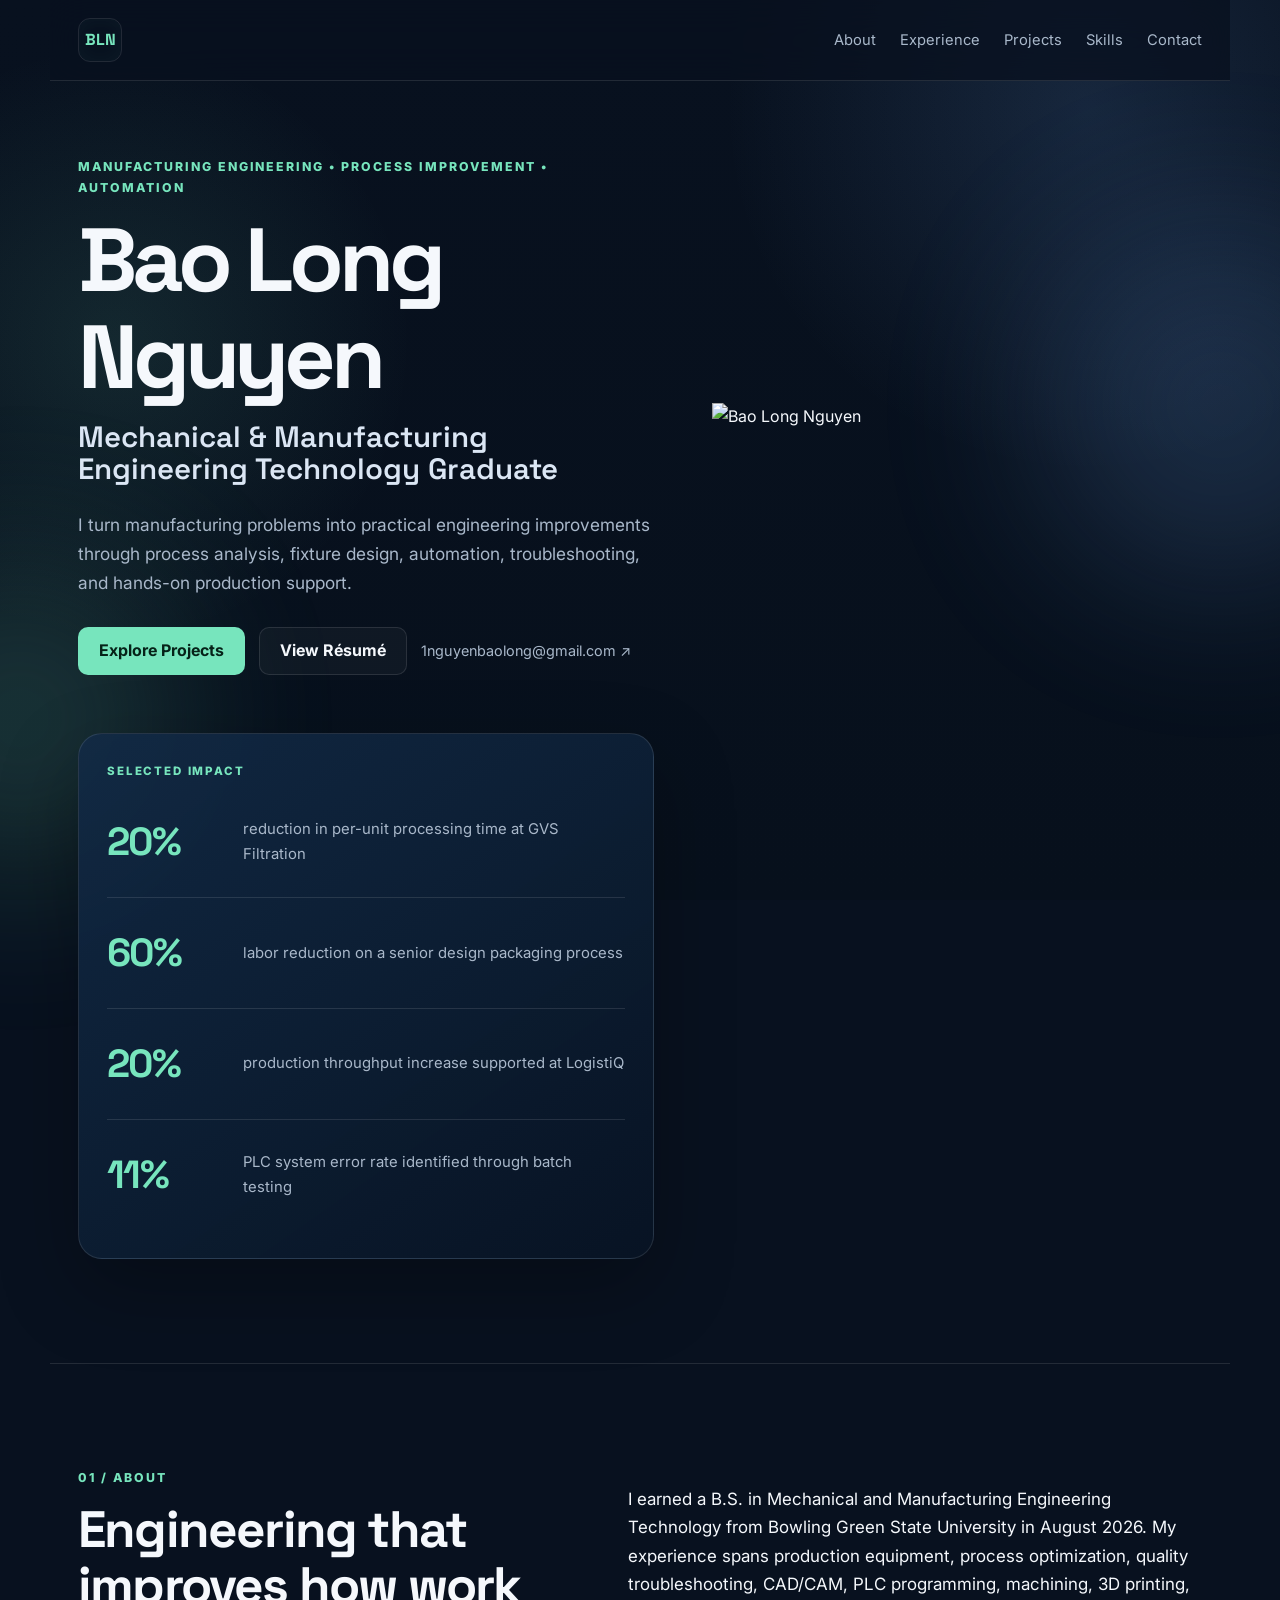
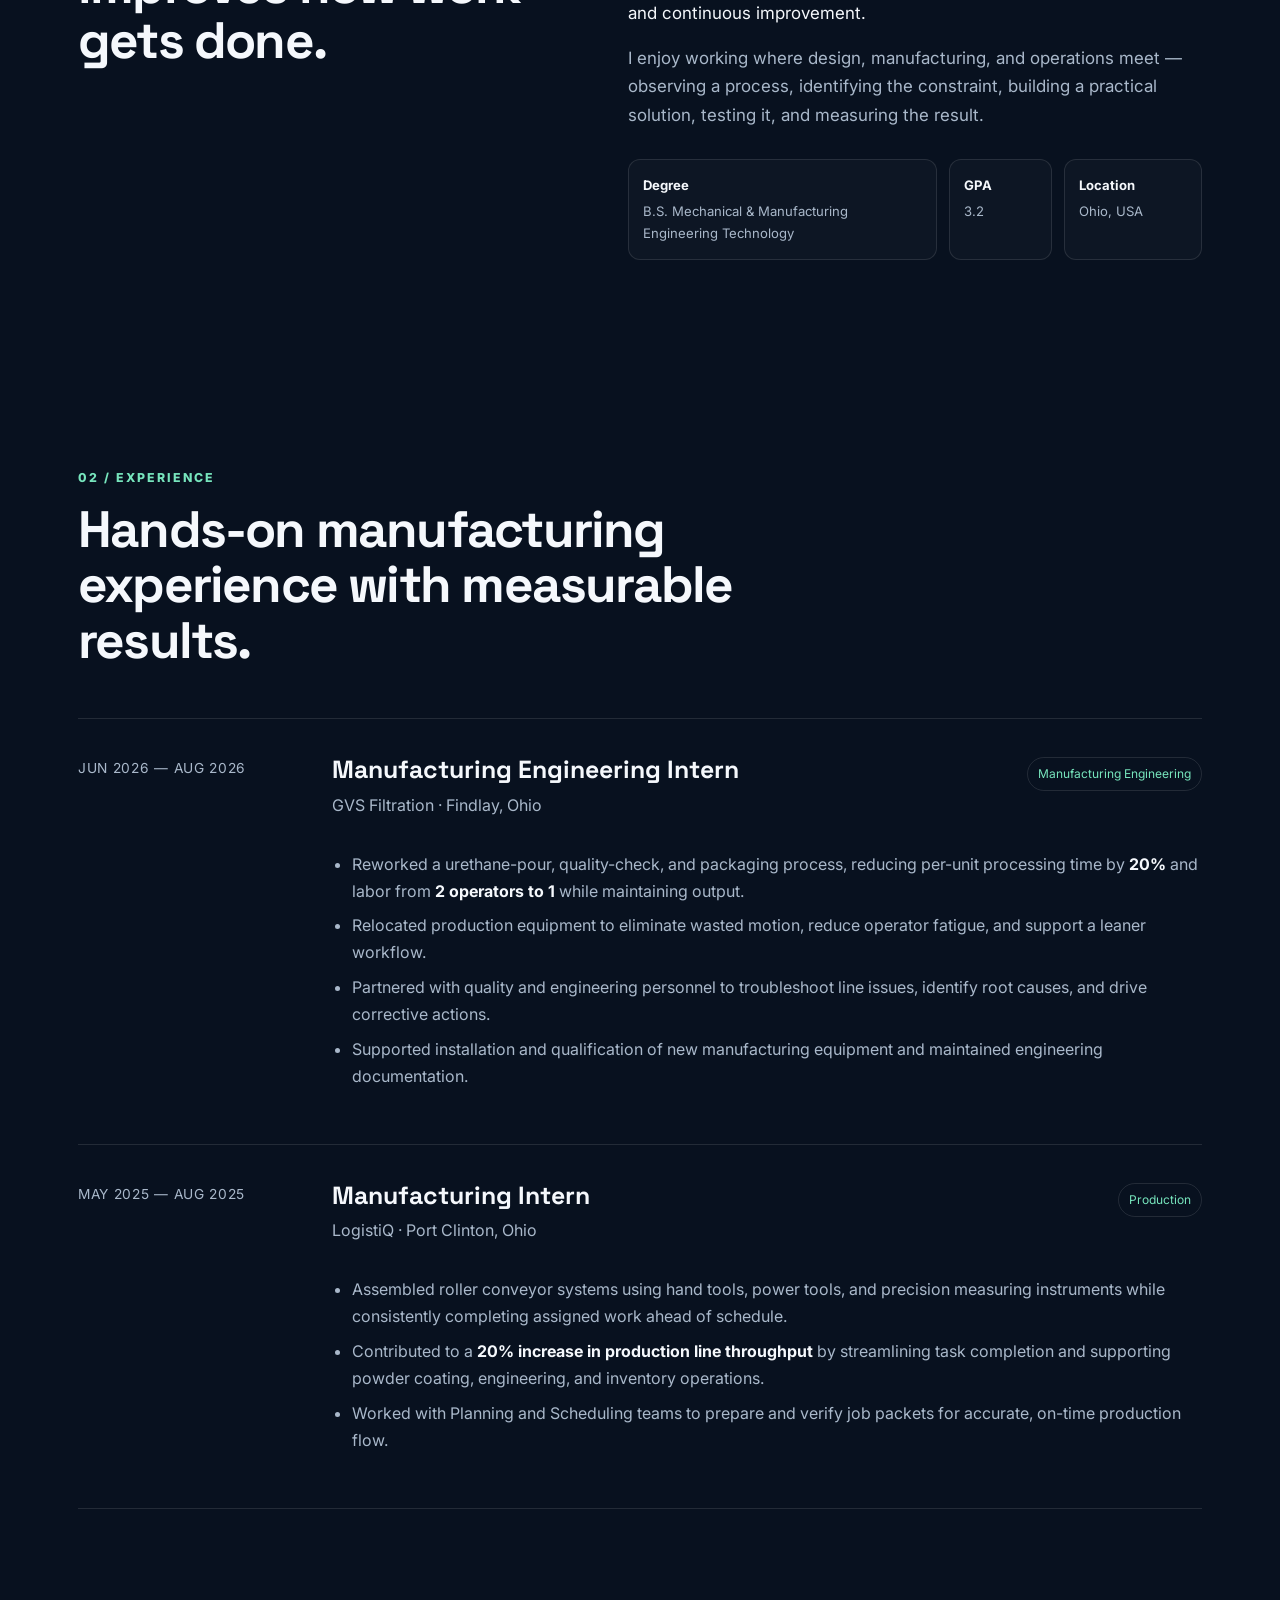
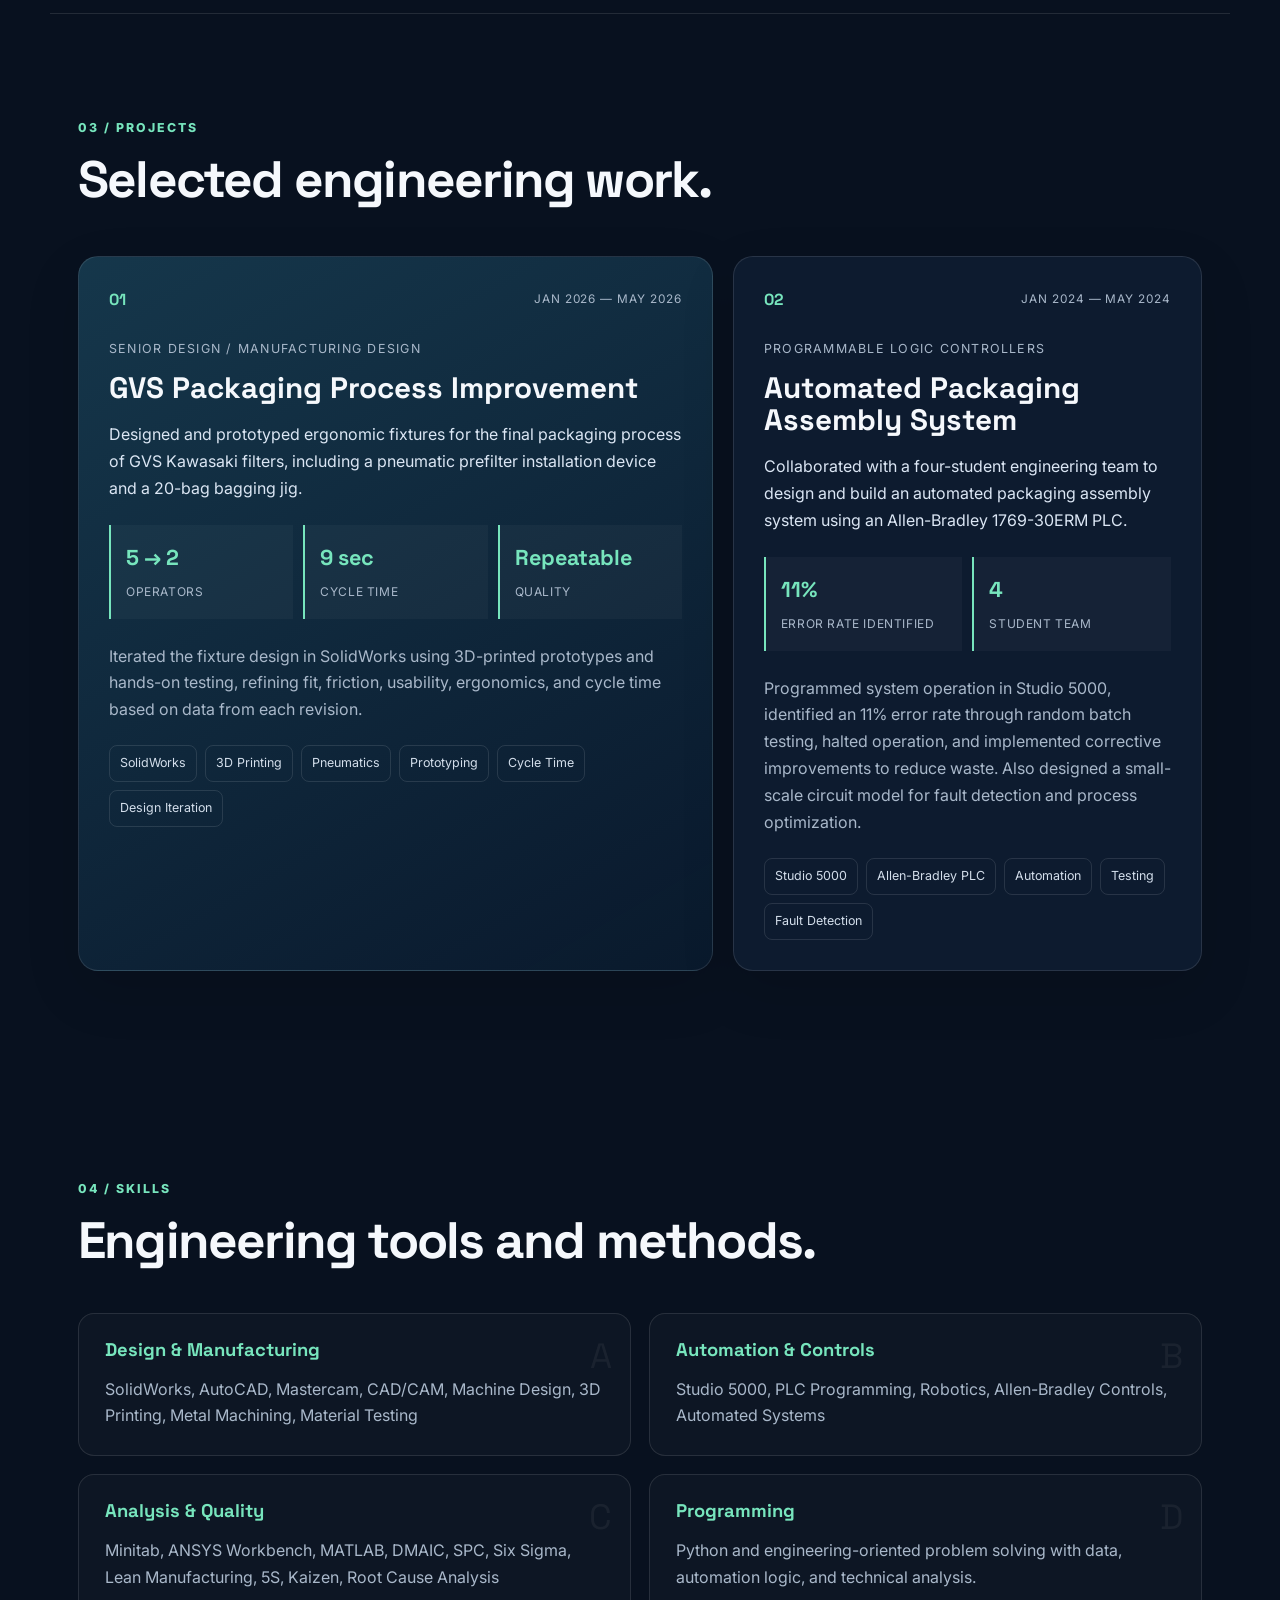
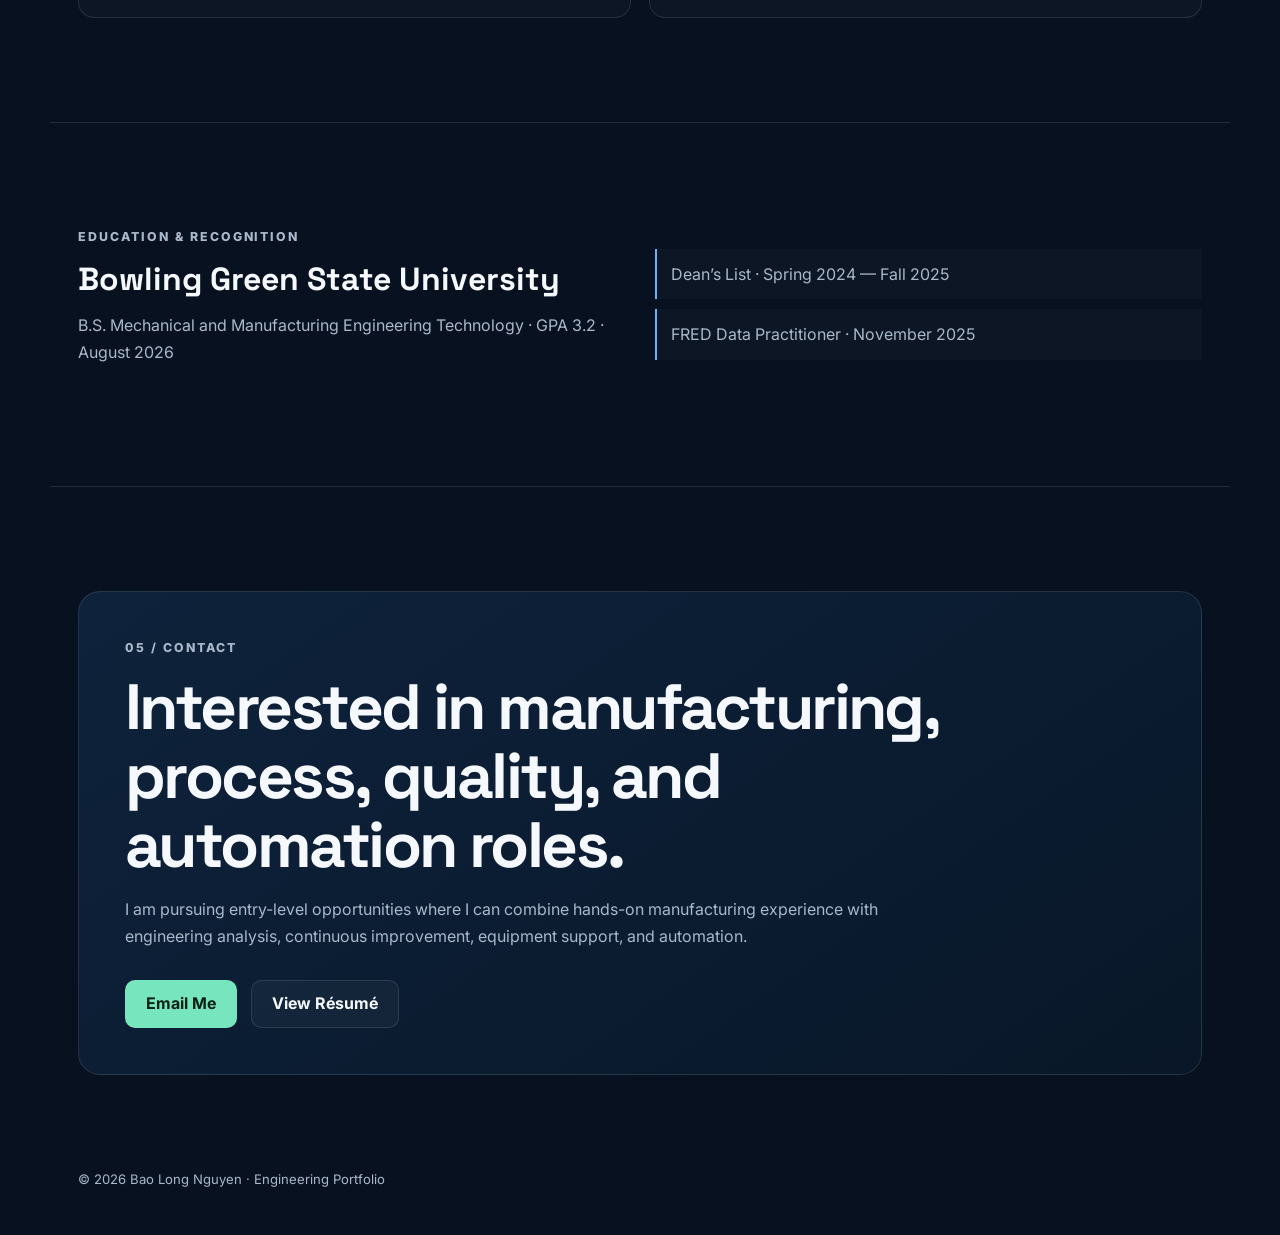
==== commit 670b9a1b: "Add profile image to index.html Added a profile image section to the HTML." ====
--- a/index.html
+++ b/index.html
@@ -42,7 +42,11 @@
           <a class="text-link" href="mailto:1nguyenbaolong@gmail.com">1nguyenbaolong@gmail.com ↗</a>
         </div>
       </div>
-
+      <div class="profile-wrap reveal">
+       <img src="images/profile.jpg"
+       alt="Bao Long Nguyen"
+       class="profile-photo">
+      </div>
       <div class="impact-panel reveal" aria-label="Engineering impact highlights">
         <div class="impact-label">SELECTED IMPACT</div>
         <div class="impact-stat">
--- a/styles.css
+++ b/styles.css
@@ -1,29 +1,42 @@
 :root {
-  --bg: #07111f;
-  --bg-soft: #0d1a2d;
-  --card: rgba(14, 29, 50, 0.78);
+  --bg: #08111f;
+  --bg-soft: #0f1c2e;
+  --card: rgba(16, 31, 53, 0.78);
   --text: #f5f8fc;
-  --muted: #a6b5c8;
-  --line: rgba(255,255,255,0.10);
-  --accent: #6ee7b7;
-  --accent-2: #60a5fa;
-  --max: 1160px;
+  --muted: #a9b8ca;
+  --line: rgba(255,255,255,0.11);
+  --accent: #77e5bd;
+  --accent-2: #74aef7;
+  --max: 1180px;
 }
 
 * { box-sizing: border-box; }
 html { scroll-behavior: smooth; }
 body {
   margin: 0;
+  min-height: 100vh;
+  overflow-x: hidden;
   font-family: Inter, system-ui, -apple-system, BlinkMacSystemFont, "Segoe UI", sans-serif;
   color: var(--text);
+  background: var(--bg);
+  line-height: 1.68;
+}
+body::before {
+  content: "";
+  position: fixed;
+  inset: 0;
+  z-index: -3;
   background:
-    radial-gradient(circle at 80% 10%, rgba(96,165,250,.12), transparent 26%),
-    radial-gradient(circle at 10% 35%, rgba(110,231,183,.10), transparent 22%),
-    var(--bg);
-  line-height: 1.65;
-}
+    radial-gradient(circle at 85% 12%, rgba(116,174,247,.14), transparent 27%),
+    radial-gradient(circle at 9% 38%, rgba(119,229,189,.11), transparent 23%),
+    linear-gradient(180deg, #08111f 0%, #07101c 100%);
+}
+.page-glow { position: fixed; border-radius: 999px; filter: blur(90px); opacity: .18; z-index: -2; }
+.glow-one { width: 360px; height: 360px; right: -120px; top: 25%; background: var(--accent-2); }
+.glow-two { width: 320px; height: 320px; left: -140px; top: 62%; background: var(--accent); }
 
 a { color: inherit; text-decoration: none; }
+strong { color: var(--text); }
 
 .site-header {
   position: sticky;
@@ -35,11 +48,10 @@
   max-width: var(--max);
   margin: 0 auto;
   padding: 18px 28px;
-  background: rgba(7,17,31,.76);
-  backdrop-filter: blur(16px);
+  background: rgba(8,17,31,.76);
+  backdrop-filter: blur(18px);
   border-bottom: 1px solid var(--line);
 }
-
 .brand {
   width: 44px;
   height: 44px;
@@ -50,44 +62,37 @@
   font-family: "Space Grotesk", sans-serif;
   font-weight: 700;
   color: var(--accent);
-}
-
+  box-shadow: inset 0 0 24px rgba(119,229,189,.05);
+}
 .nav { display: flex; gap: 24px; }
 .nav a { color: var(--muted); font-size: .92rem; transition: .2s ease; }
 .nav a:hover { color: var(--text); }
 .menu-btn { display: none; }
 
-.section {
-  max-width: var(--max);
-  margin: 0 auto;
-  padding: 104px 28px;
-}
-
+.section { max-width: var(--max); margin: 0 auto; padding: 104px 28px; }
 .hero {
-  min-height: 86vh;
-  display: grid;
-  grid-template-columns: 1.1fr .9fr;
-  align-items: center;
-  gap: 64px;
-  padding-top: 72px;
-}
-
+  min-height: 88vh;
+  display: grid;
+  grid-template-columns: 1.08fr .92fr;
+  align-items: center;
+  gap: 58px;
+  padding-top: 76px;
+}
 .eyebrow {
   margin: 0 0 14px;
   color: var(--accent);
-  font-size: .78rem;
+  font-size: .77rem;
   font-weight: 800;
   letter-spacing: .16em;
 }
-
 h1, h2, h3 { font-family: "Space Grotesk", sans-serif; line-height: 1.08; margin-top: 0; }
-h1 { font-size: clamp(3.4rem, 7vw, 6.6rem); letter-spacing: -.055em; margin-bottom: 16px; }
-.hero h2 { font-size: clamp(1.4rem, 2.4vw, 2rem); color: #d8e4f3; font-weight: 600; max-width: 760px; }
-.section-heading h2 { font-size: clamp(2.2rem, 4vw, 4rem); letter-spacing: -.035em; max-width: 760px; }
-
-.hero-text { color: var(--muted); max-width: 680px; font-size: 1.08rem; }
-.hero-actions, .contact-actions { display: flex; flex-wrap: wrap; gap: 14px; margin-top: 30px; }
-
+h1 { font-size: clamp(3.5rem, 7vw, 6.7rem); letter-spacing: -.058em; margin-bottom: 16px; }
+.hero h2 { font-size: clamp(1.35rem, 2.3vw, 2rem); color: #dbe6f4; font-weight: 600; max-width: 760px; }
+.section-heading h2 { font-size: clamp(2.2rem, 4vw, 4rem); letter-spacing: -.035em; max-width: 830px; }
+.hero-text { color: var(--muted); max-width: 710px; font-size: 1.08rem; }
+.hero-actions, .contact-actions { display: flex; flex-wrap: wrap; align-items: center; gap: 14px; margin-top: 30px; }
+.text-link { color: var(--muted); font-size: .9rem; padding: 10px 0; }
+.text-link:hover { color: var(--text); }
 .btn {
   display: inline-flex;
   align-items: center;
@@ -103,57 +108,25 @@
 .btn.primary { background: var(--accent); color: #062218; border-color: transparent; }
 .btn.secondary { background: rgba(255,255,255,.035); }
 
-.mini-stats {
-  display: grid;
-  grid-template-columns: repeat(3, 1fr);
-  gap: 12px;
-  margin-top: 42px;
-}
-.mini-stats div {
-  border-top: 1px solid var(--line);
-  padding-top: 14px;
-}
-.mini-stats strong { display: block; font-size: 1.55rem; color: var(--accent); }
-.mini-stats span { color: var(--muted); font-size: .82rem; }
-
-.hero-panel {
-  min-height: 520px;
-  position: relative;
+.impact-panel {
+  padding: 28px;
   border: 1px solid var(--line);
   border-radius: 24px;
-  overflow: hidden;
-  background: linear-gradient(145deg, rgba(15,38,65,.9), rgba(7,17,31,.95));
-  box-shadow: 0 30px 80px rgba(0,0,0,.3);
-}
-
-.cad-grid {
-  position: absolute;
-  inset: 0;
-  opacity: .28;
-  background-image:
-    linear-gradient(rgba(110,231,183,.16) 1px, transparent 1px),
-    linear-gradient(90deg, rgba(110,231,183,.16) 1px, transparent 1px);
-  background-size: 30px 30px;
-  transform: perspective(700px) rotateX(58deg) scale(1.35) translateY(80px);
-  transform-origin: center bottom;
-}
-
-.panel-card {
-  position: absolute;
-  width: 220px;
-  padding: 20px;
-  border-radius: 16px;
-  border: 1px solid rgba(255,255,255,.12);
-  background: rgba(8,18,33,.78);
-  backdrop-filter: blur(10px);
-  box-shadow: 0 15px 40px rgba(0,0,0,.28);
-}
-.panel-card span { color: var(--accent); font-size: .68rem; letter-spacing: .15em; font-weight: 800; }
-.panel-card strong { display: block; font-family: "Space Grotesk"; font-size: 1.8rem; margin: 8px 0 4px; }
-.panel-card small { color: var(--muted); }
-.panel-card-a { top: 80px; left: 58px; transform: rotate(-5deg); }
-.panel-card-b { top: 215px; right: 45px; transform: rotate(4deg); }
-.panel-card-c { bottom: 55px; left: 80px; transform: rotate(-2deg); }
+  background: linear-gradient(145deg, rgba(18,42,70,.9), rgba(8,20,36,.96));
+  box-shadow: 0 30px 80px rgba(0,0,0,.28);
+}
+.impact-label { color: var(--accent); font-size: .72rem; font-weight: 800; letter-spacing: .16em; margin-bottom: 6px; }
+.impact-stat {
+  display: grid;
+  grid-template-columns: 118px 1fr;
+  gap: 18px;
+  align-items: center;
+  padding: 22px 0;
+  border-bottom: 1px solid var(--line);
+}
+.impact-stat:last-child { border-bottom: 0; }
+.impact-stat strong { color: var(--accent); font-family: "Space Grotesk"; font-size: 2.45rem; letter-spacing: -.04em; }
+.impact-stat span { color: var(--muted); font-size: .93rem; }
 
 .split-section {
   display: grid;
@@ -163,93 +136,79 @@
 }
 .about-copy { color: var(--muted); font-size: 1.06rem; }
 .about-copy p:first-child { color: var(--text); }
+.about-meta { display: grid; grid-template-columns: 1.8fr .6fr .8fr; gap: 12px; margin-top: 30px; }
+.about-meta span { padding: 14px; border: 1px solid var(--line); border-radius: 12px; background: rgba(255,255,255,.025); color: var(--muted); font-size: .82rem; }
+.about-meta b { display: block; color: var(--text); margin-bottom: 4px; }
 
 .timeline { margin-top: 50px; border-top: 1px solid var(--line); }
-.timeline-item {
-  display: grid;
-  grid-template-columns: 220px 1fr;
-  gap: 34px;
-  padding: 38px 0;
-  border-bottom: 1px solid var(--line);
-}
-.timeline-date { color: var(--muted); font-size: .9rem; }
+.timeline-item { display: grid; grid-template-columns: 220px 1fr; gap: 34px; padding: 38px 0; border-bottom: 1px solid var(--line); }
+.timeline-date { color: var(--muted); font-size: .86rem; letter-spacing: .05em; }
 .timeline-content h3 { font-size: 1.55rem; margin-bottom: 8px; }
 .company { color: var(--muted); margin-top: 0; }
 .role-row { display: flex; justify-content: space-between; gap: 18px; }
-.tag { align-self: flex-start; border: 1px solid var(--line); padding: 6px 10px; border-radius: 999px; color: var(--accent); font-size: .75rem; }
+.tag { align-self: flex-start; border: 1px solid var(--line); padding: 6px 10px; border-radius: 999px; color: var(--accent); font-size: .75rem; white-space: nowrap; }
 ul { padding-left: 20px; color: var(--muted); }
 li + li { margin-top: 8px; }
 
 .projects-section { border-top: 1px solid var(--line); }
-.project-grid { display: grid; grid-template-columns: 1.2fr .8fr; gap: 20px; margin-top: 48px; }
+.project-grid { display: grid; grid-template-columns: 1.15fr .85fr; gap: 20px; margin-top: 48px; }
 .project-card {
-  min-height: 440px;
-  padding: 28px;
-  display: grid;
-  grid-template-columns: 58px 1fr;
-  gap: 18px;
+  min-height: 470px;
+  padding: 30px;
   border: 1px solid var(--line);
   border-radius: 20px;
   background: var(--card);
-}
-.project-card.featured { background: linear-gradient(150deg, rgba(21,53,72,.96), rgba(10,26,46,.92)); }
+  box-shadow: 0 20px 55px rgba(0,0,0,.12);
+}
+.project-card.featured { background: linear-gradient(150deg, rgba(22,57,77,.96), rgba(10,26,46,.94)); }
+.project-topline { display: flex; align-items: center; justify-content: space-between; gap: 18px; }
 .project-number { color: var(--accent); font-weight: 800; font-family: "Space Grotesk"; }
-.project-type { color: var(--muted); font-size: .78rem; text-transform: uppercase; letter-spacing: .1em; }
-.project-card h3 { font-size: 1.8rem; margin-bottom: 16px; }
+.project-date { color: var(--muted); font-size: .74rem; letter-spacing: .08em; }
+.project-type { color: var(--muted); font-size: .78rem; text-transform: uppercase; letter-spacing: .1em; margin-top: 26px; }
+.project-card h3 { font-size: 1.85rem; margin-bottom: 14px; }
 .project-card p { color: var(--muted); }
-.impact-box { margin: 24px 0; padding: 18px; border-left: 3px solid var(--accent); background: rgba(255,255,255,.035); }
-.impact-box span { display: block; color: var(--muted); font-size: .75rem; text-transform: uppercase; letter-spacing: .1em; }
-.impact-box strong { display: block; margin-top: 5px; }
-.tech-list { display: flex; flex-wrap: wrap; gap: 8px; }
+.project-summary { color: #dbe6f4 !important; }
+.project-metrics { display: grid; grid-template-columns: repeat(3, 1fr); gap: 10px; margin: 24px 0; }
+.project-metrics.compact { grid-template-columns: repeat(2, 1fr); }
+.project-metrics div { padding: 15px; border-left: 2px solid var(--accent); background: rgba(255,255,255,.03); }
+.project-metrics strong { display: block; font-family: "Space Grotesk"; font-size: 1.35rem; color: var(--accent); }
+.project-metrics span { color: var(--muted); font-size: .75rem; text-transform: uppercase; letter-spacing: .05em; }
+.tech-list { display: flex; flex-wrap: wrap; gap: 8px; margin-top: 22px; }
 .tech-list span { padding: 7px 10px; border: 1px solid var(--line); border-radius: 8px; color: #d3deeb; font-size: .78rem; }
 
-.skills-grid { display: grid; grid-template-columns: repeat(3, 1fr); gap: 18px; margin-top: 44px; }
-.skill-card { padding: 24px; border: 1px solid var(--line); border-radius: 16px; background: rgba(255,255,255,.025); }
-.skill-card h3 { font-size: 1.15rem; color: var(--accent); }
-.skill-card p { color: var(--muted); }
-
-.education-strip {
-  display: grid;
-  grid-template-columns: 1fr 1fr;
-  gap: 30px;
-  align-items: center;
-  border-top: 1px solid var(--line);
-  border-bottom: 1px solid var(--line);
-}
+.skills-grid { display: grid; grid-template-columns: repeat(2, 1fr); gap: 18px; margin-top: 44px; }
+.skill-card { position: relative; overflow: hidden; padding: 26px; border: 1px solid var(--line); border-radius: 16px; background: rgba(255,255,255,.025); }
+.skill-card h3 { font-size: 1.15rem; color: var(--accent); margin-bottom: 10px; }
+.skill-card p { color: var(--muted); margin-bottom: 0; }
+.skill-index { position: absolute; right: 18px; top: 12px; font-family: "Space Grotesk"; font-size: 2.2rem; color: rgba(255,255,255,.055); }
+
+.education-strip { display: grid; grid-template-columns: 1fr 1fr; gap: 30px; align-items: center; border-top: 1px solid var(--line); border-bottom: 1px solid var(--line); }
 .education-strip h2 { font-size: 2rem; margin-bottom: 8px; }
 .education-strip p { color: var(--muted); }
 .award-list { display: grid; gap: 10px; }
 .award-list span { padding: 12px 14px; border-left: 2px solid var(--accent-2); background: rgba(255,255,255,.025); color: var(--muted); }
 
 .contact-section { padding-bottom: 80px; }
-.contact-card { padding: 46px; border: 1px solid var(--line); border-radius: 22px; background: linear-gradient(145deg, rgba(15,38,65,.85), rgba(9,24,42,.86)); }
-.contact-card h2 { font-size: clamp(2.4rem, 5vw, 5rem); letter-spacing: -.04em; margin-bottom: 16px; }
-.contact-card > p { max-width: 760px; color: var(--muted); }
-.contact-note { font-size: .82rem; margin-top: 24px; }
-
+.contact-card { padding: 46px; border: 1px solid var(--line); border-radius: 22px; background: linear-gradient(145deg, rgba(15,38,65,.85), rgba(9,24,42,.88)); }
+.contact-card h2 { font-size: clamp(2.35rem, 5vw, 4.8rem); letter-spacing: -.04em; margin-bottom: 16px; max-width: 900px; }
+.contact-card > p { max-width: 790px; color: var(--muted); }
 footer { max-width: var(--max); margin: 0 auto; padding: 0 28px 32px; color: var(--muted); font-size: .82rem; }
 
 .reveal { opacity: 0; transform: translateY(18px); transition: opacity .65s ease, transform .65s ease; }
 .reveal.visible { opacity: 1; transform: translateY(0); }
 
+@media (prefers-reduced-motion: reduce) {
+  html { scroll-behavior: auto; }
+  .reveal { opacity: 1; transform: none; transition: none; }
+}
+
 @media (max-width: 900px) {
-  .nav {
-    display: none;
-    position: absolute;
-    top: 76px;
-    left: 16px;
-    right: 16px;
-    padding: 18px;
-    flex-direction: column;
-    border: 1px solid var(--line);
-    background: #0a1626;
-    border-radius: 14px;
-  }
+  .nav { display: none; position: absolute; top: 76px; left: 16px; right: 16px; padding: 18px; flex-direction: column; border: 1px solid var(--line); background: #0a1626; border-radius: 14px; }
   .nav.open { display: flex; }
   .menu-btn { display: block; background: transparent; color: var(--text); border: 1px solid var(--line); border-radius: 9px; padding: 8px 10px; }
   .hero { grid-template-columns: 1fr; padding-top: 58px; }
-  .hero-panel { min-height: 420px; }
   .split-section, .education-strip { grid-template-columns: 1fr; gap: 26px; }
+  .about-meta { grid-template-columns: 1fr; }
   .timeline-item { grid-template-columns: 1fr; gap: 12px; }
   .project-grid, .skills-grid { grid-template-columns: 1fr; }
 }
@@ -258,13 +217,11 @@
   .section { padding: 78px 20px; }
   .site-header { padding: 14px 20px; }
   h1 { font-size: 3.15rem; }
-  .mini-stats { grid-template-columns: 1fr; }
-  .hero-panel { min-height: 360px; }
-  .panel-card { width: 180px; padding: 16px; }
-  .panel-card-a { left: 20px; top: 50px; }
-  .panel-card-b { right: 18px; top: 155px; }
-  .panel-card-c { left: 34px; bottom: 28px; }
-  .project-card { grid-template-columns: 1fr; }
+  .impact-panel { padding: 22px; }
+  .impact-stat { grid-template-columns: 92px 1fr; }
+  .impact-stat strong { font-size: 2rem; }
+  .project-metrics, .project-metrics.compact { grid-template-columns: 1fr; }
+  .project-topline { align-items: flex-start; flex-direction: column; gap: 6px; }
   .role-row { flex-direction: column; }
   .contact-card { padding: 30px 24px; }
 }
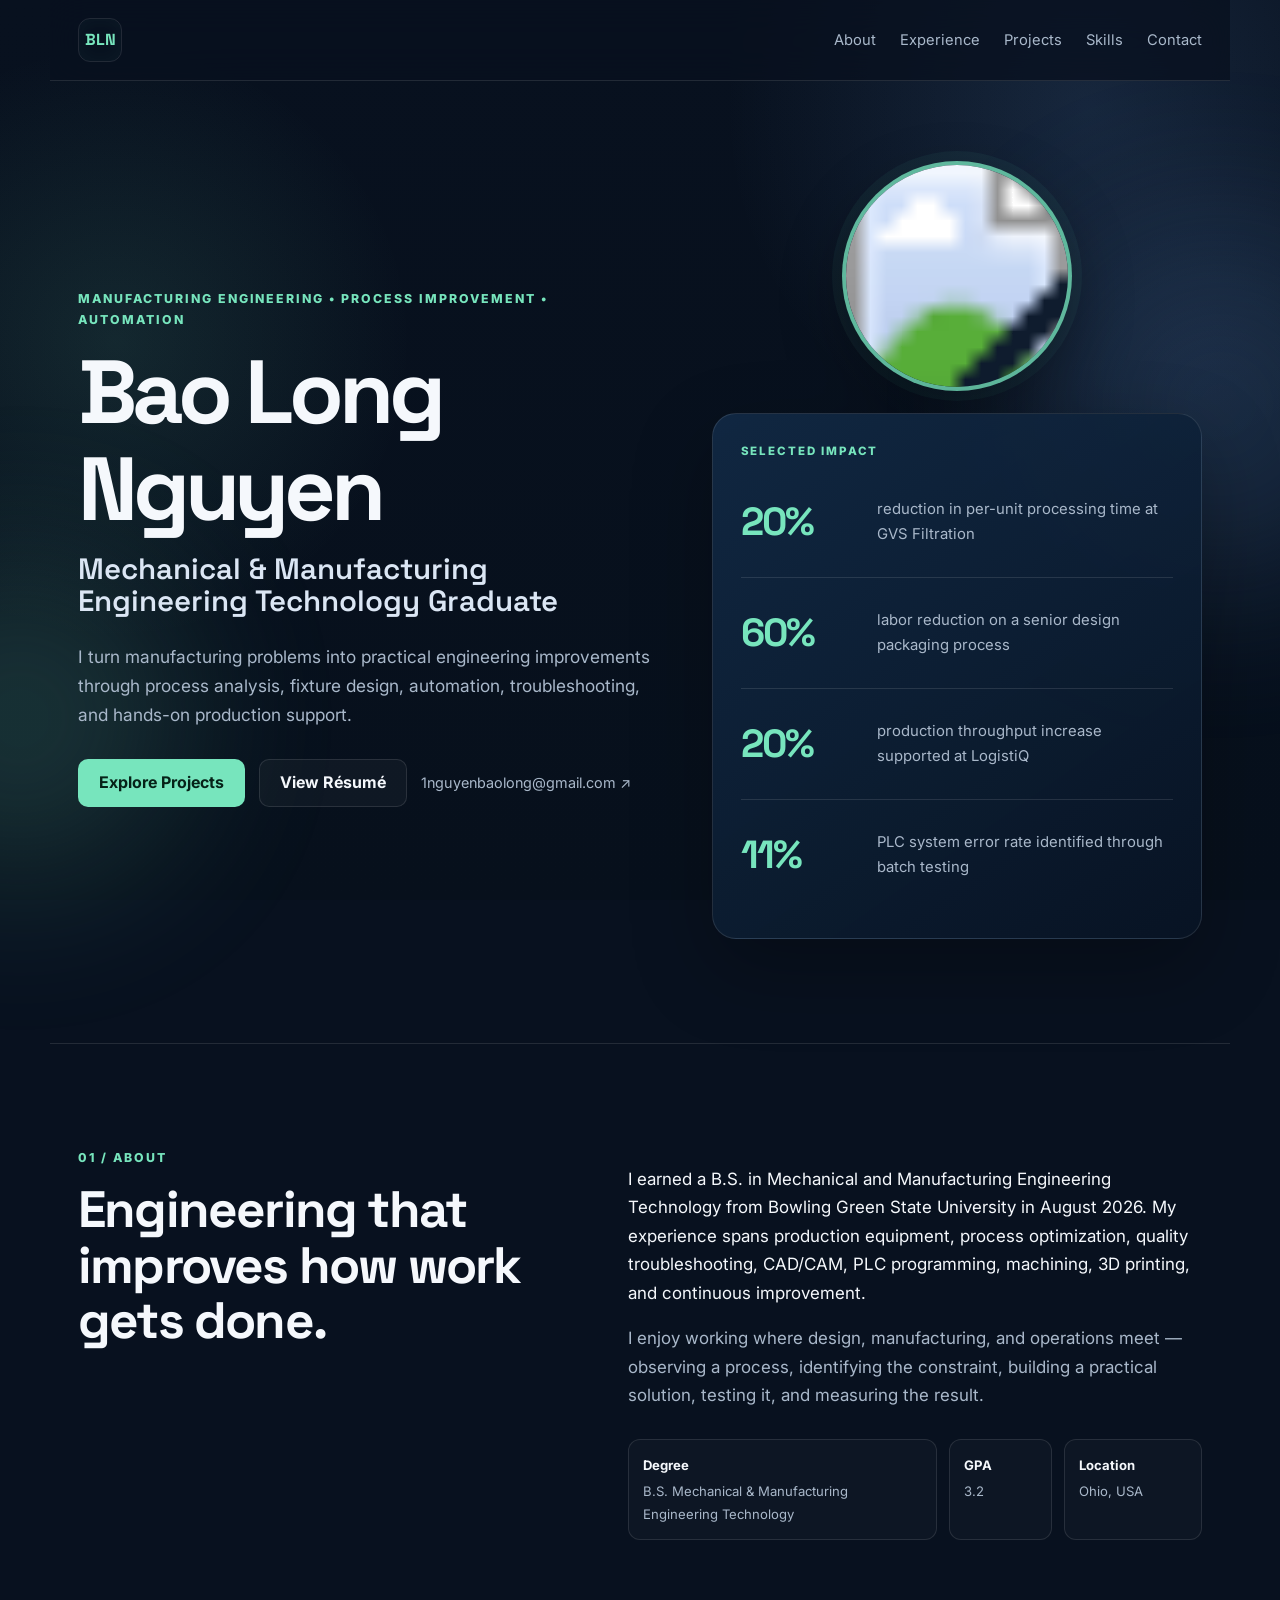
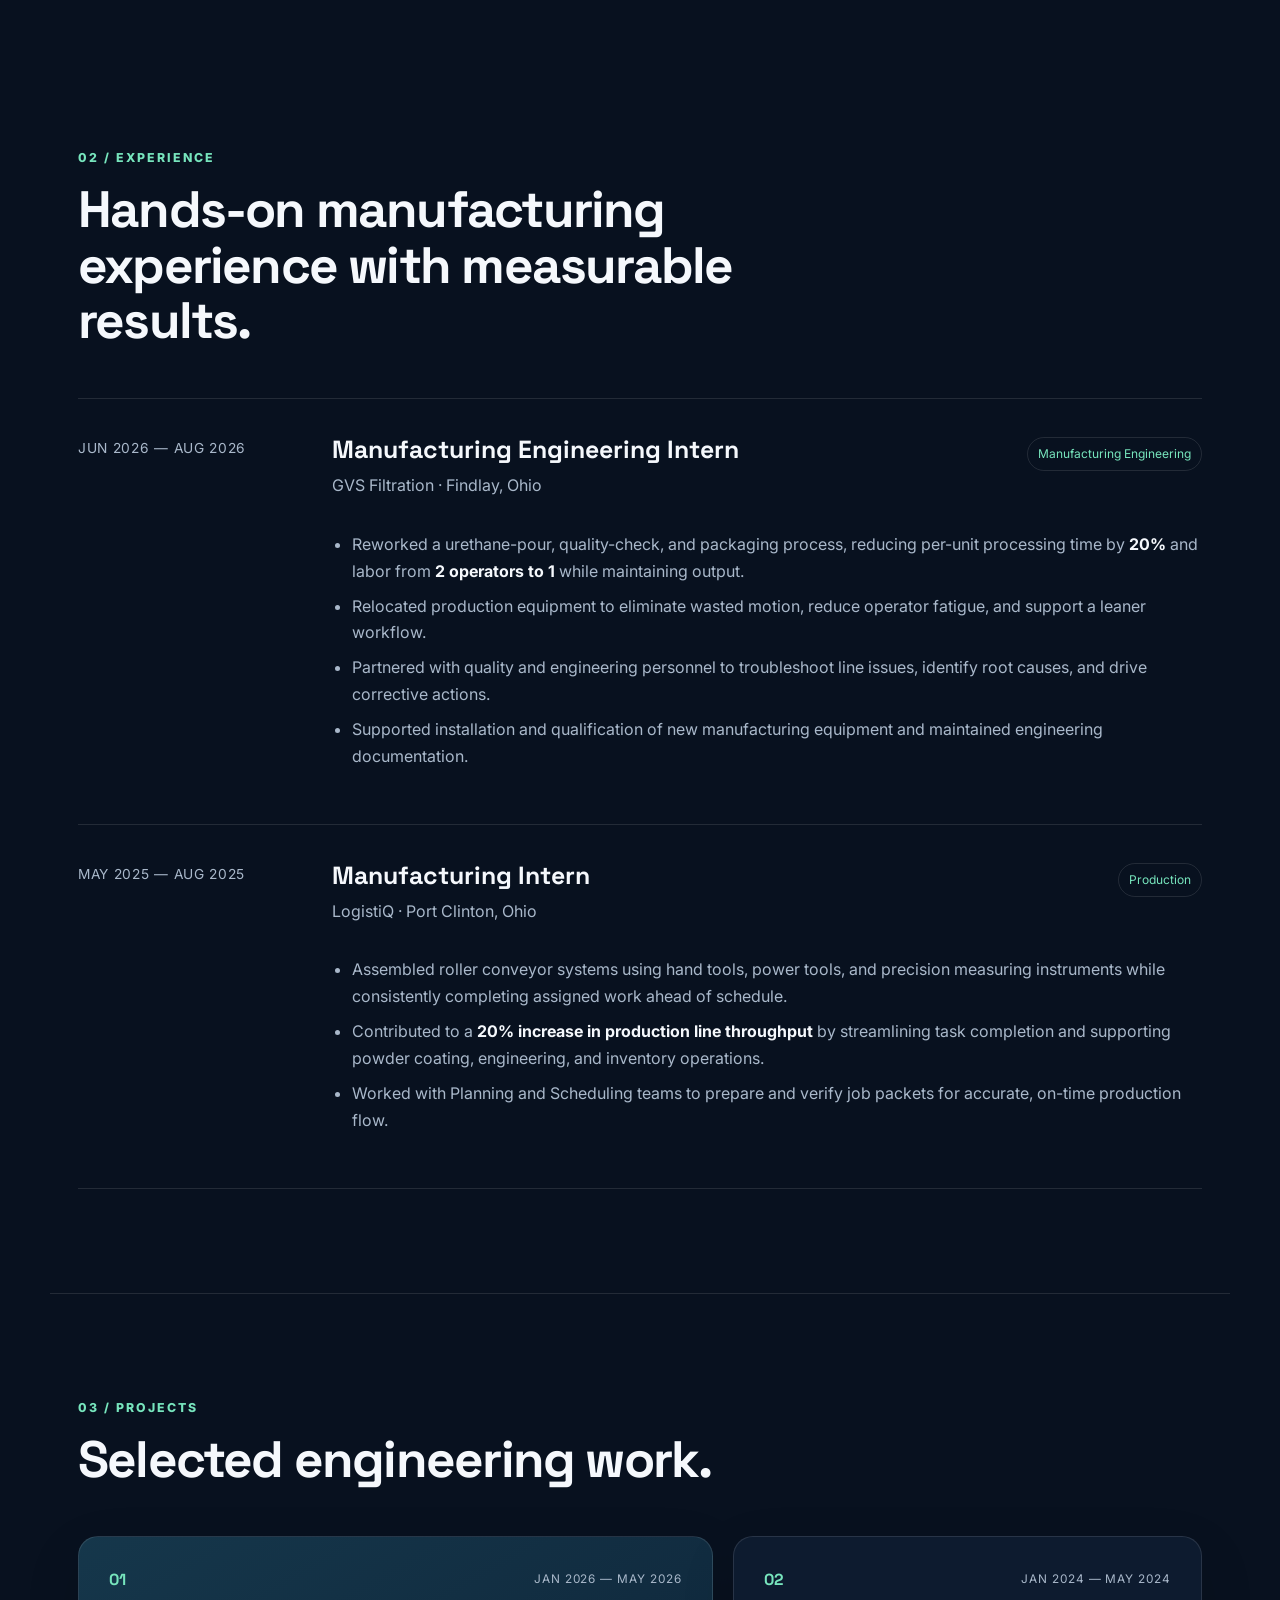
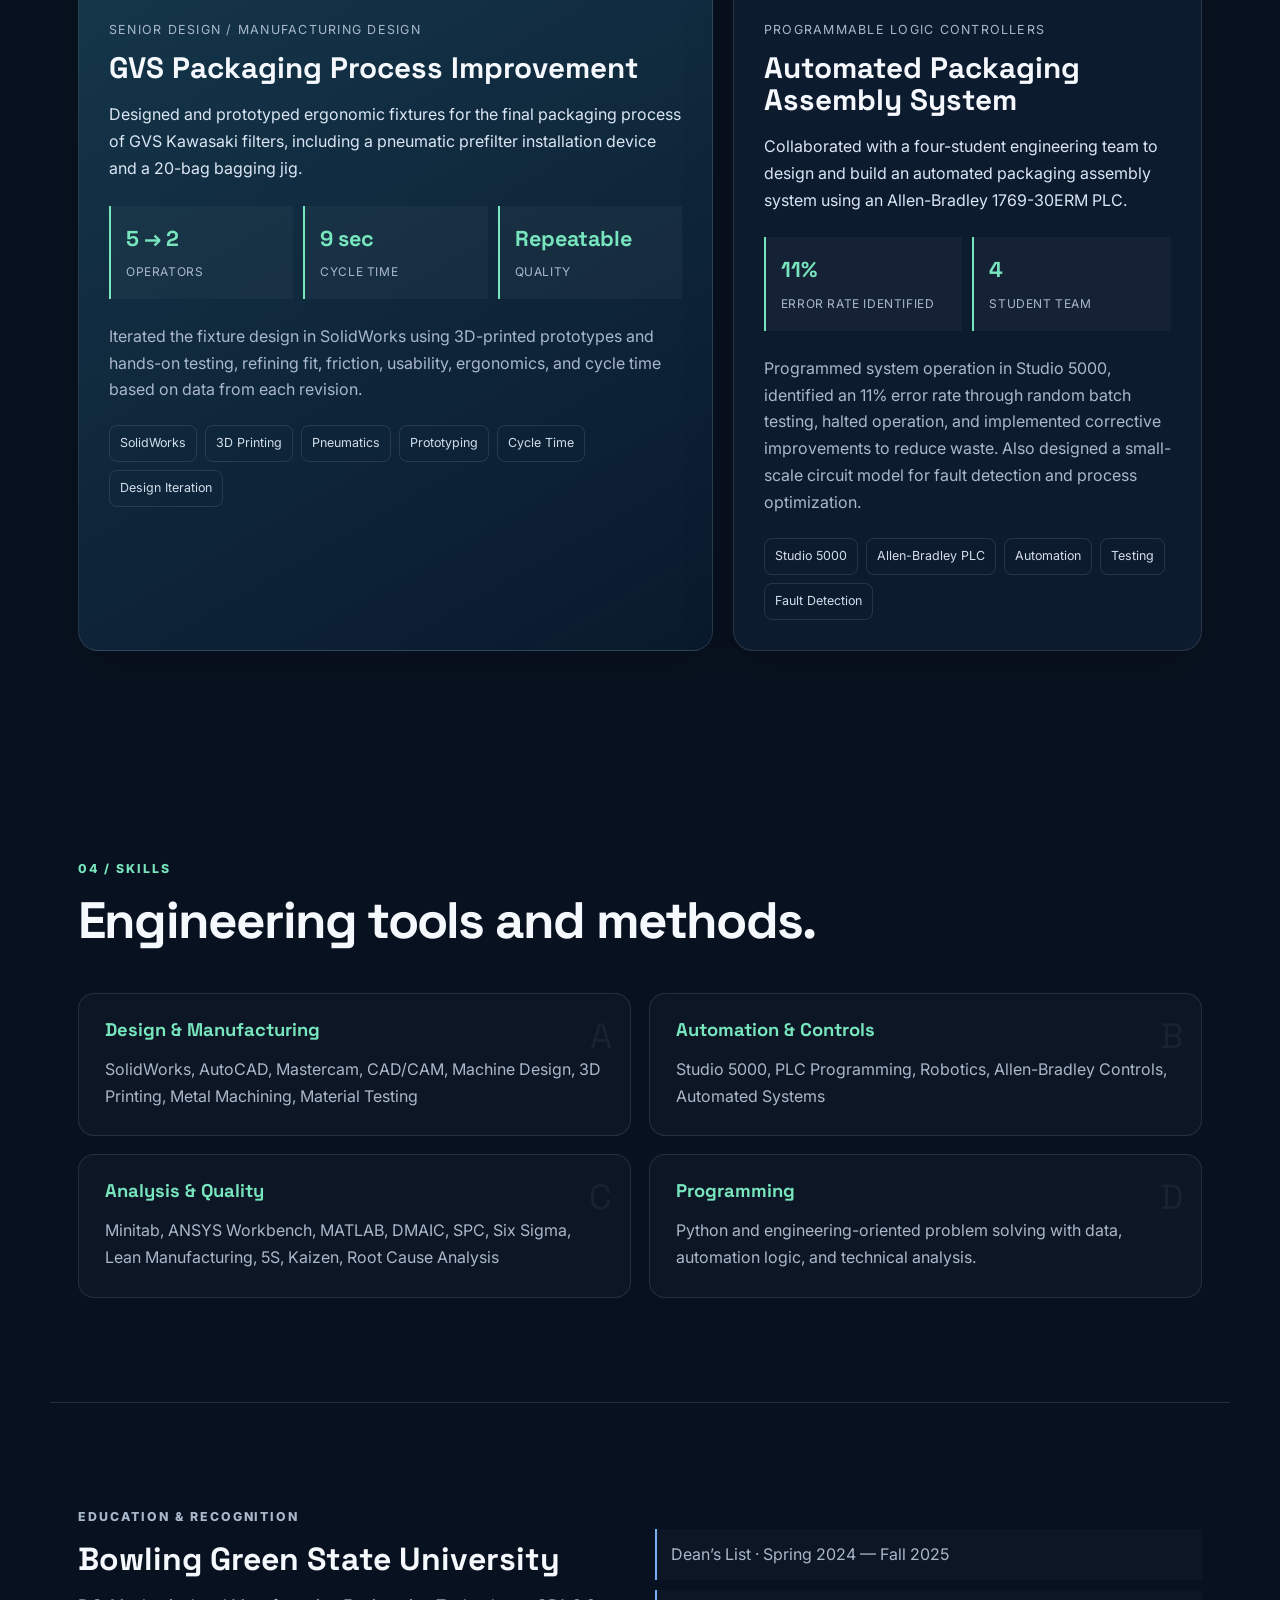
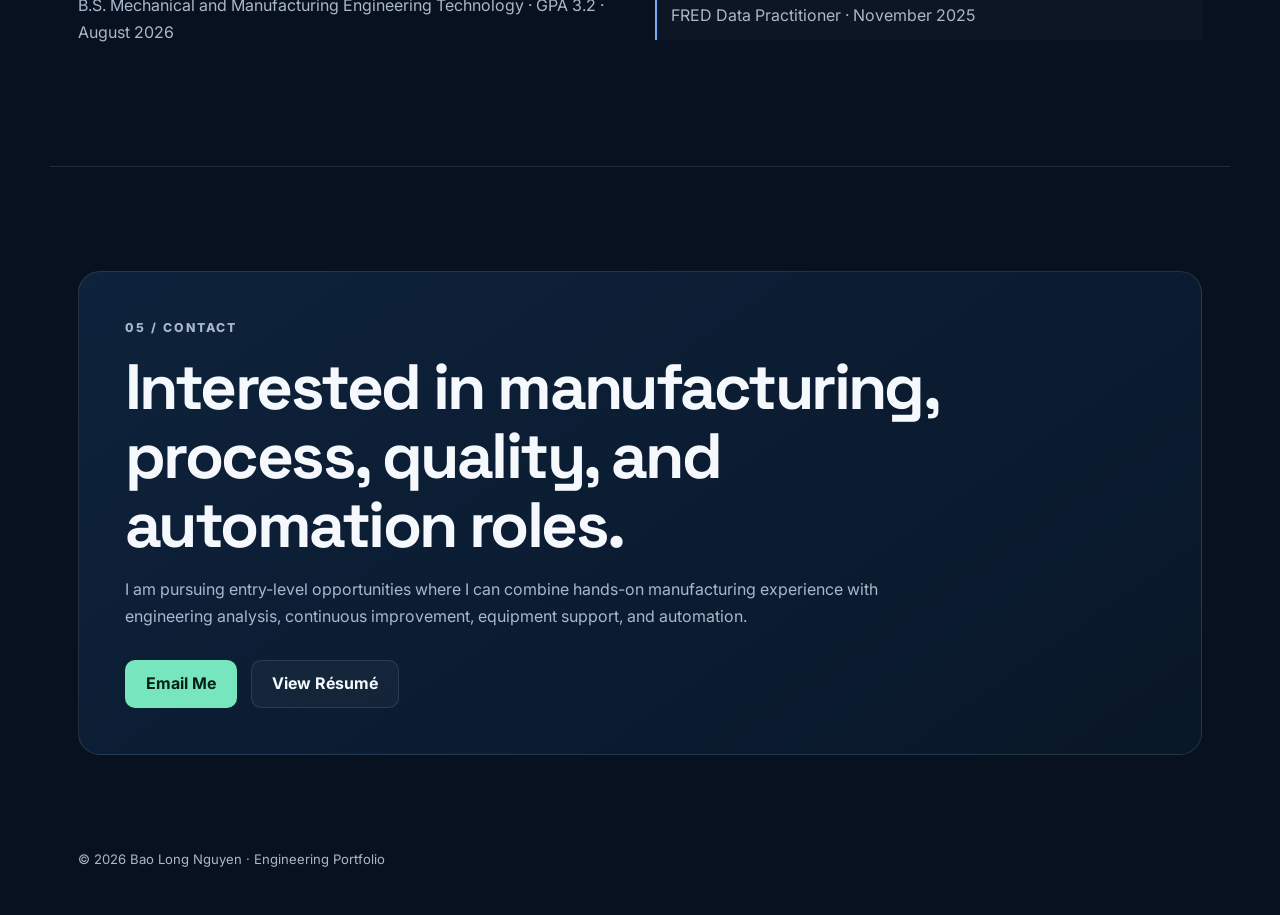
==== commit 0d36b4ee: "Use uploaded profile portrait on homepage" ====
--- a/index.html
+++ b/index.html
@@ -43,9 +43,7 @@
         </div>
       </div>
       <div class="profile-wrap reveal">
-       <img src="images/profile.jpg"
-       alt="Bao Long Nguyen"
-       class="profile-photo">
+        <img src="images/profile.svg" alt="Bao Long Nguyen" class="profile-photo">
       </div>
       <div class="impact-panel reveal" aria-label="Engineering impact highlights">
         <div class="impact-label">SELECTED IMPACT</div>
--- a/styles.css
+++ b/styles.css
@@ -74,9 +74,30 @@
   min-height: 88vh;
   display: grid;
   grid-template-columns: 1.08fr .92fr;
-  align-items: center;
-  gap: 58px;
+  grid-template-rows: auto auto;
+  align-items: center;
+  column-gap: 58px;
+  row-gap: 22px;
   padding-top: 76px;
+}
+.hero-copy { grid-row: 1 / span 2; }
+.profile-wrap {
+  display: flex;
+  justify-content: center;
+  align-items: center;
+  padding-top: 4px;
+}
+.profile-photo {
+  width: 230px;
+  height: 230px;
+  object-fit: cover;
+  object-position: center 32%;
+  border-radius: 50%;
+  border: 4px solid rgba(119,229,189,.78);
+  box-shadow:
+    0 24px 60px rgba(0,0,0,.34),
+    0 0 0 10px rgba(119,229,189,.055);
+  background: var(--bg-soft);
 }
 .eyebrow {
   margin: 0 0 14px;
@@ -206,7 +227,10 @@
   .nav { display: none; position: absolute; top: 76px; left: 16px; right: 16px; padding: 18px; flex-direction: column; border: 1px solid var(--line); background: #0a1626; border-radius: 14px; }
   .nav.open { display: flex; }
   .menu-btn { display: block; background: transparent; color: var(--text); border: 1px solid var(--line); border-radius: 9px; padding: 8px 10px; }
-  .hero { grid-template-columns: 1fr; padding-top: 58px; }
+  .hero { grid-template-columns: 1fr; grid-template-rows: auto; padding-top: 58px; }
+  .hero-copy { grid-row: auto; }
+  .profile-wrap { justify-content: flex-start; }
+  .profile-photo { width: 190px; height: 190px; }
   .split-section, .education-strip { grid-template-columns: 1fr; gap: 26px; }
   .about-meta { grid-template-columns: 1fr; }
   .timeline-item { grid-template-columns: 1fr; gap: 12px; }
@@ -217,6 +241,7 @@
   .section { padding: 78px 20px; }
   .site-header { padding: 14px 20px; }
   h1 { font-size: 3.15rem; }
+  .profile-photo { width: 165px; height: 165px; }
   .impact-panel { padding: 22px; }
   .impact-stat { grid-template-columns: 92px 1fr; }
   .impact-stat strong { font-size: 2rem; }
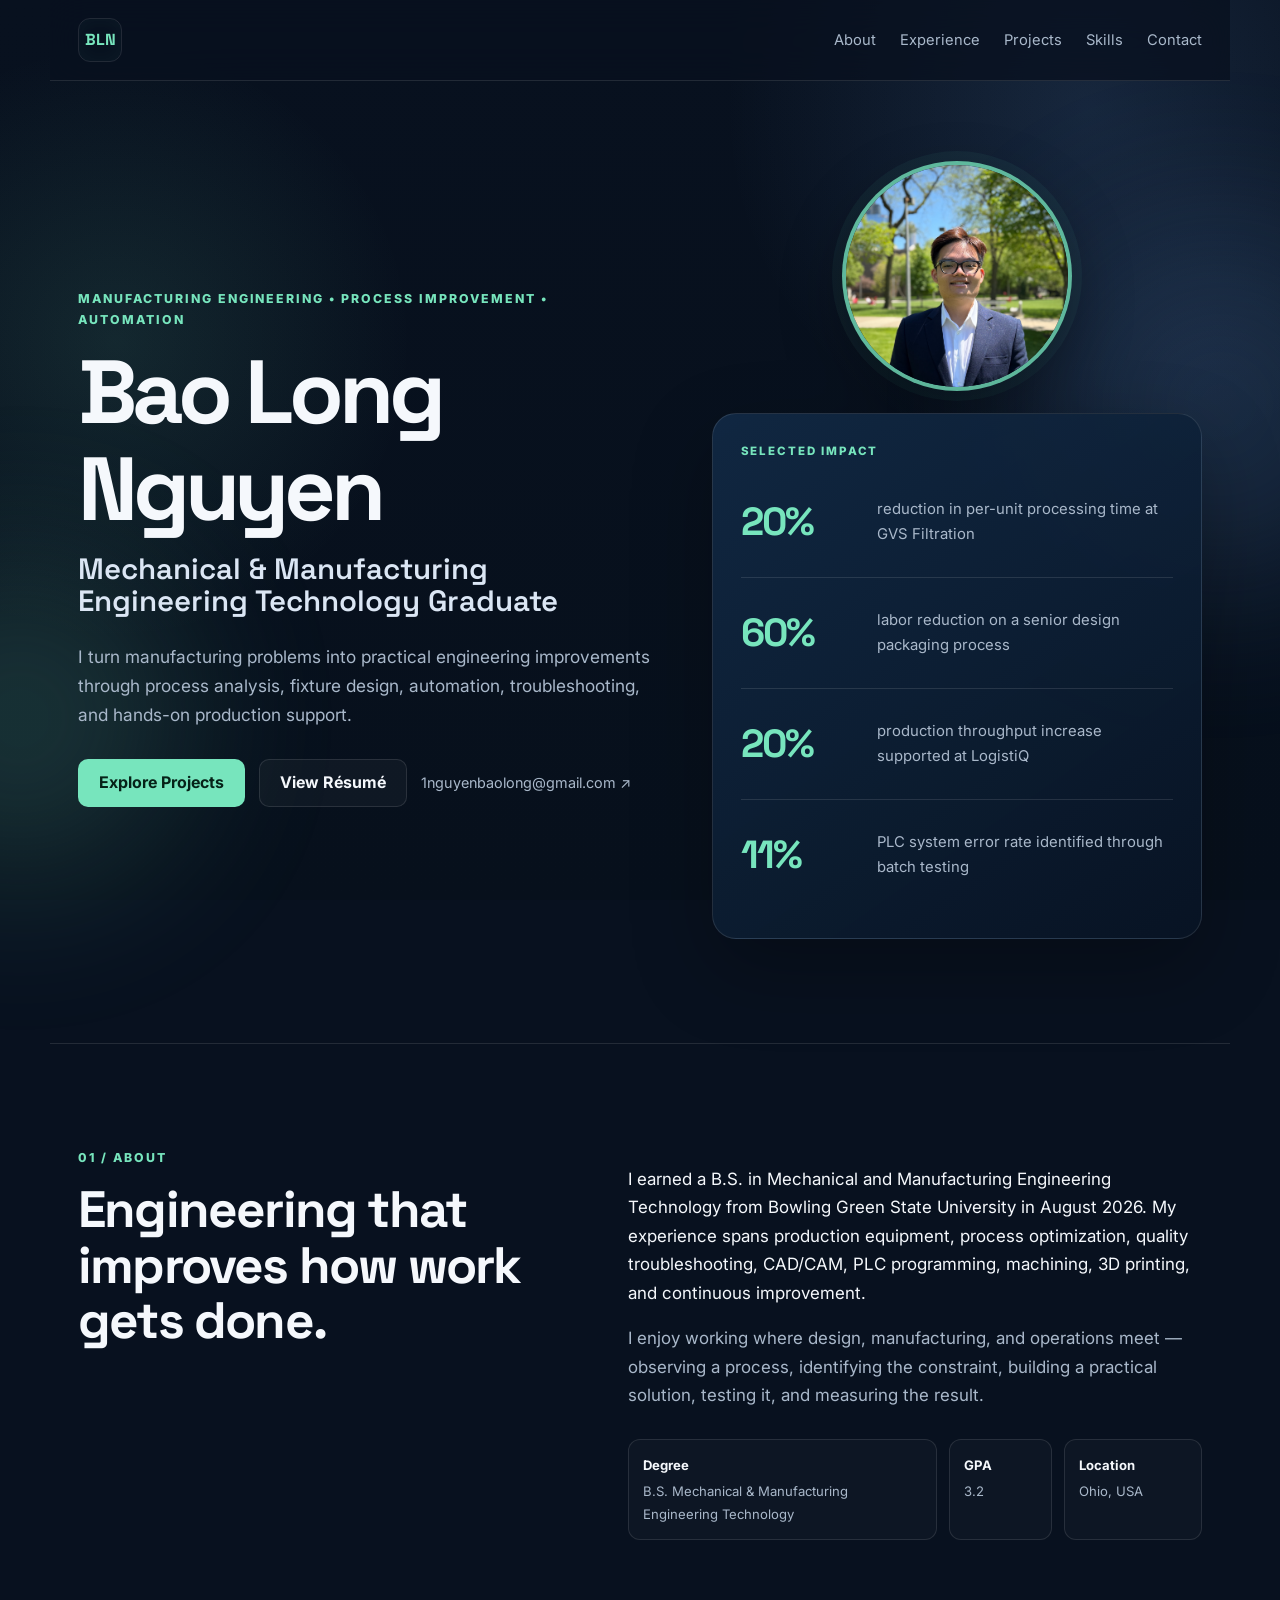
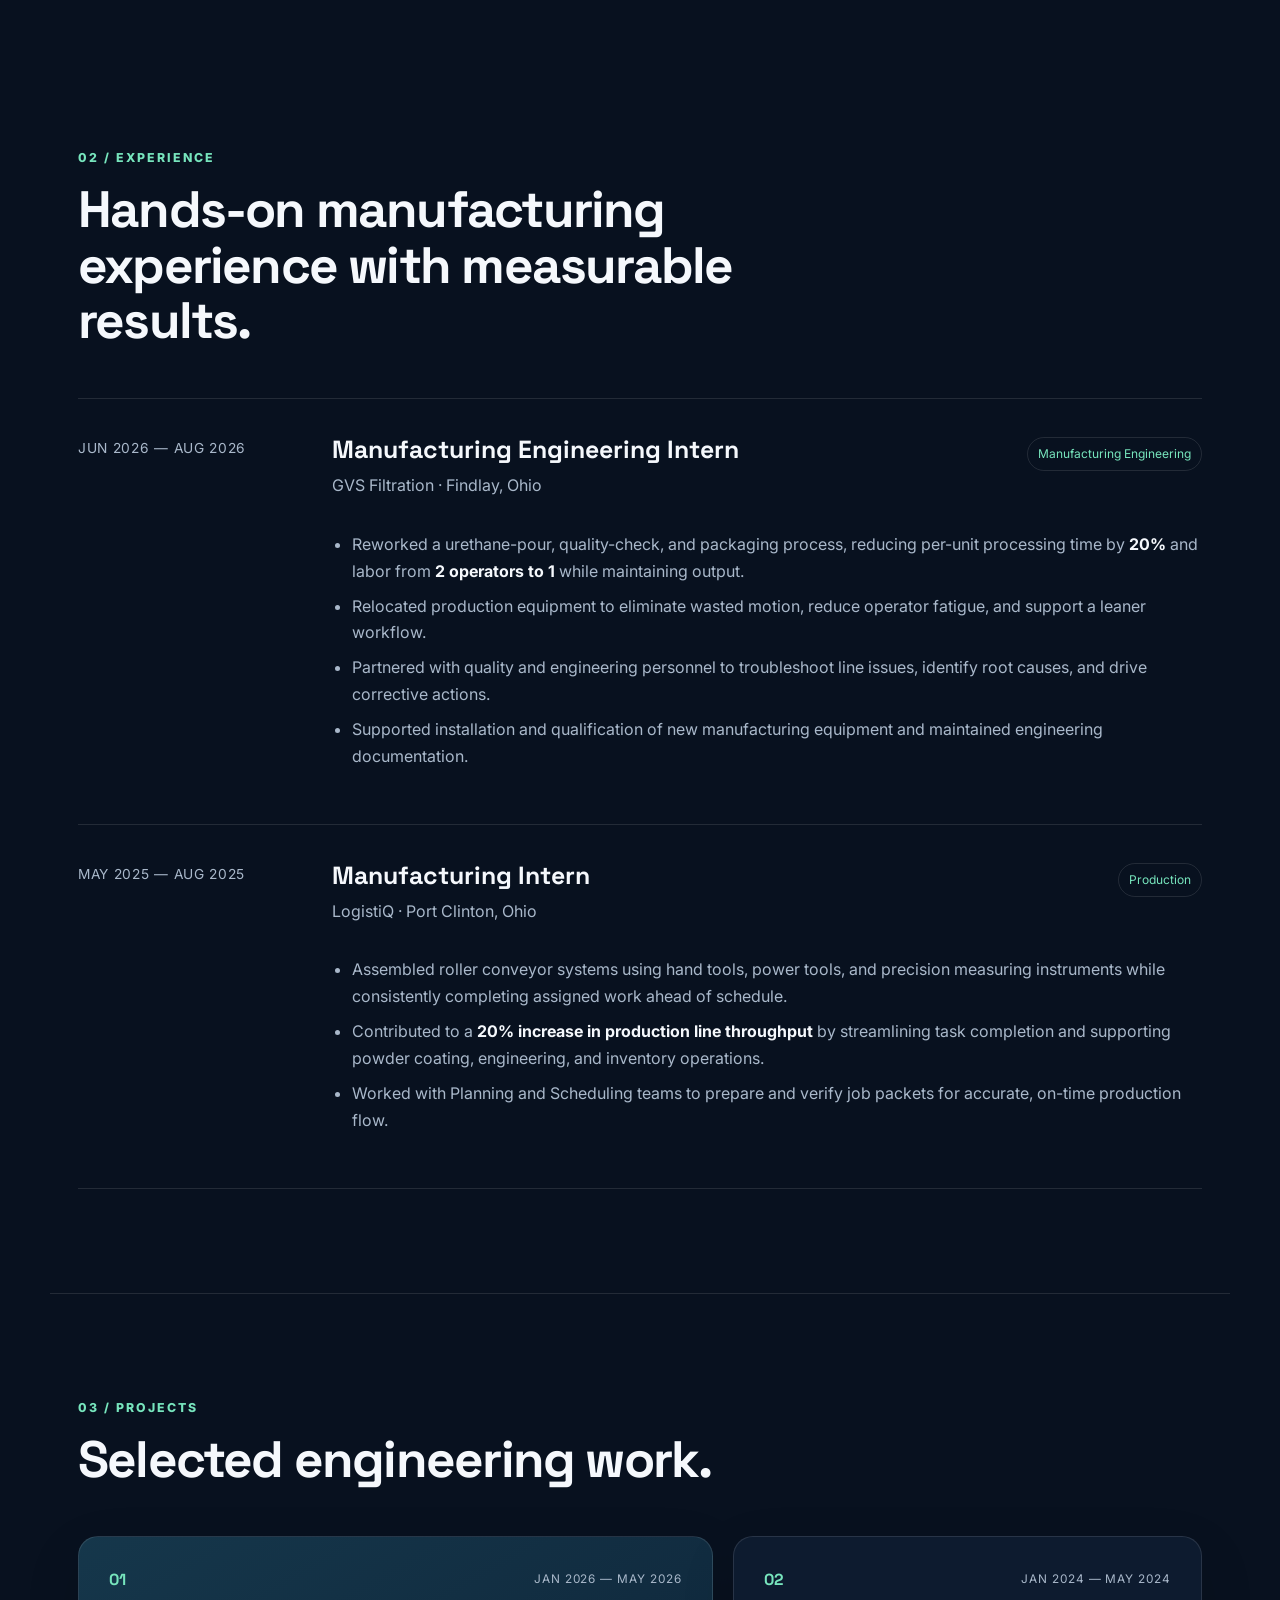
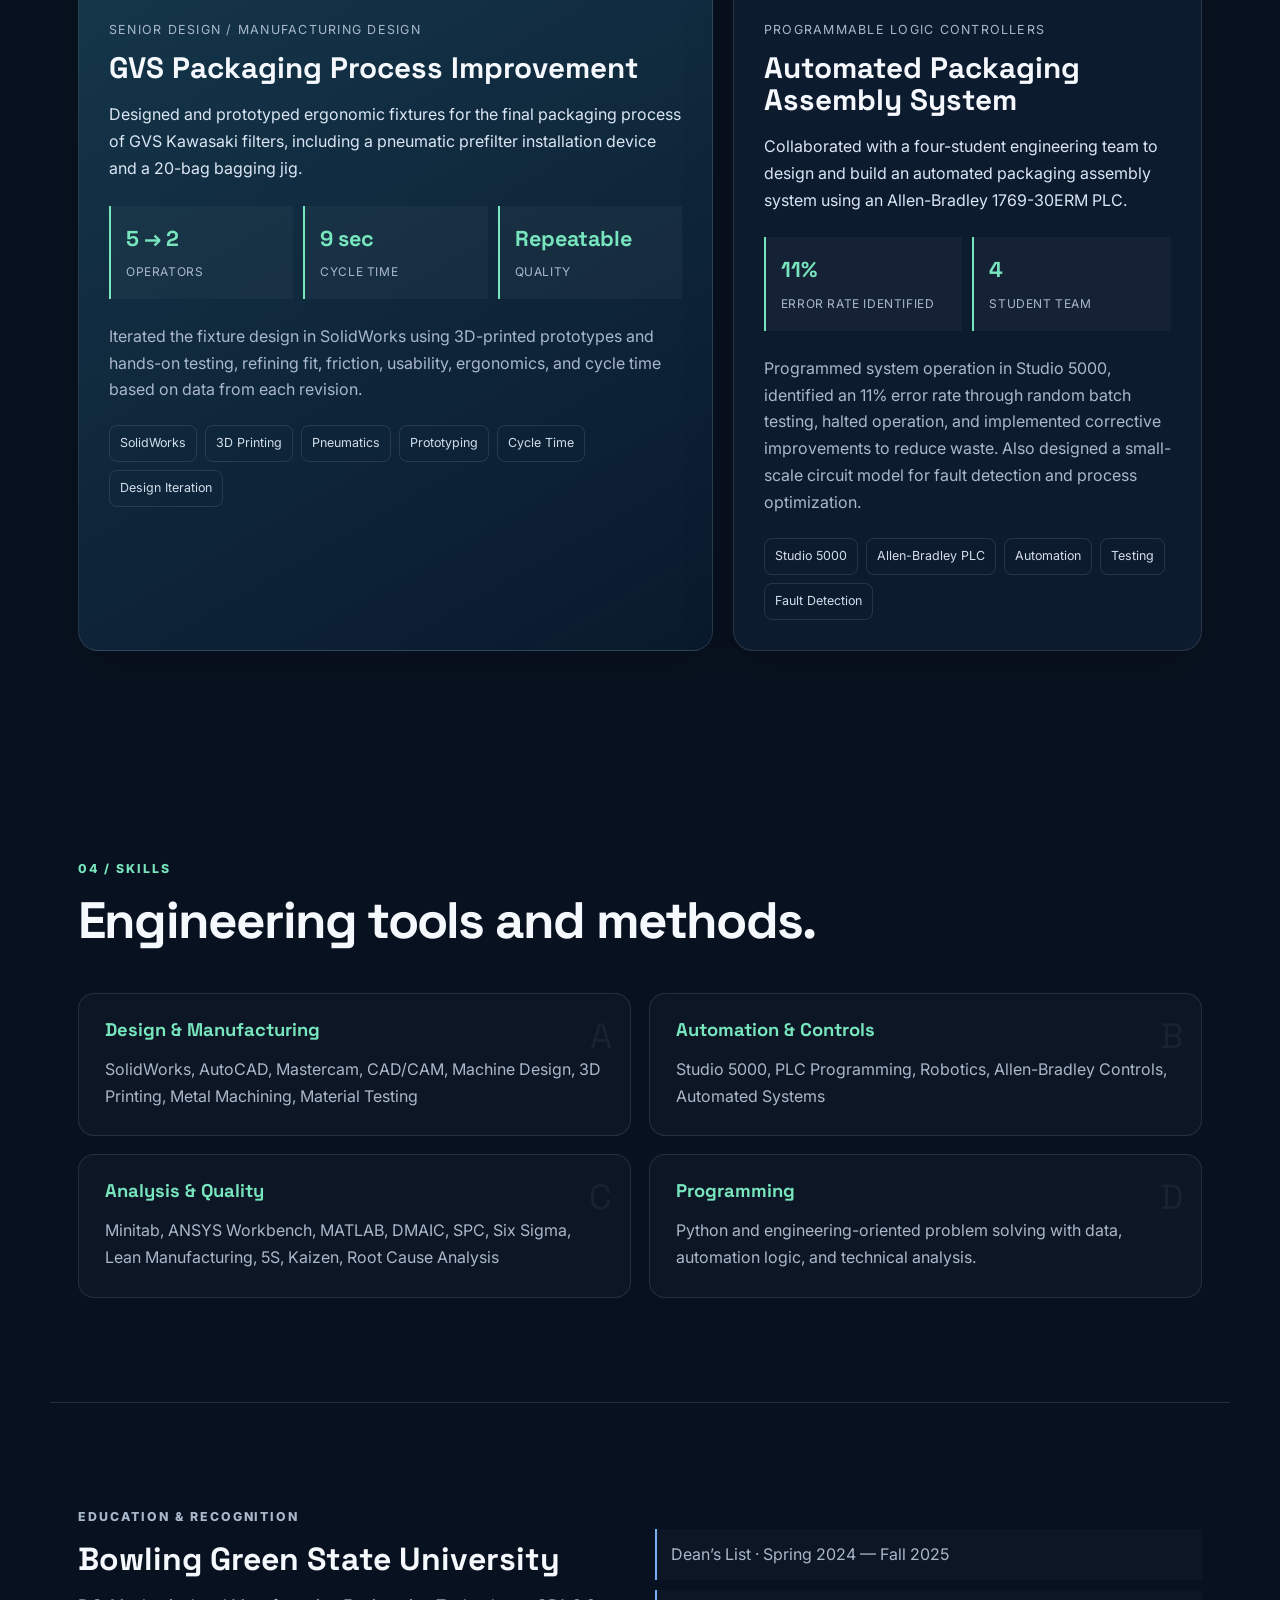
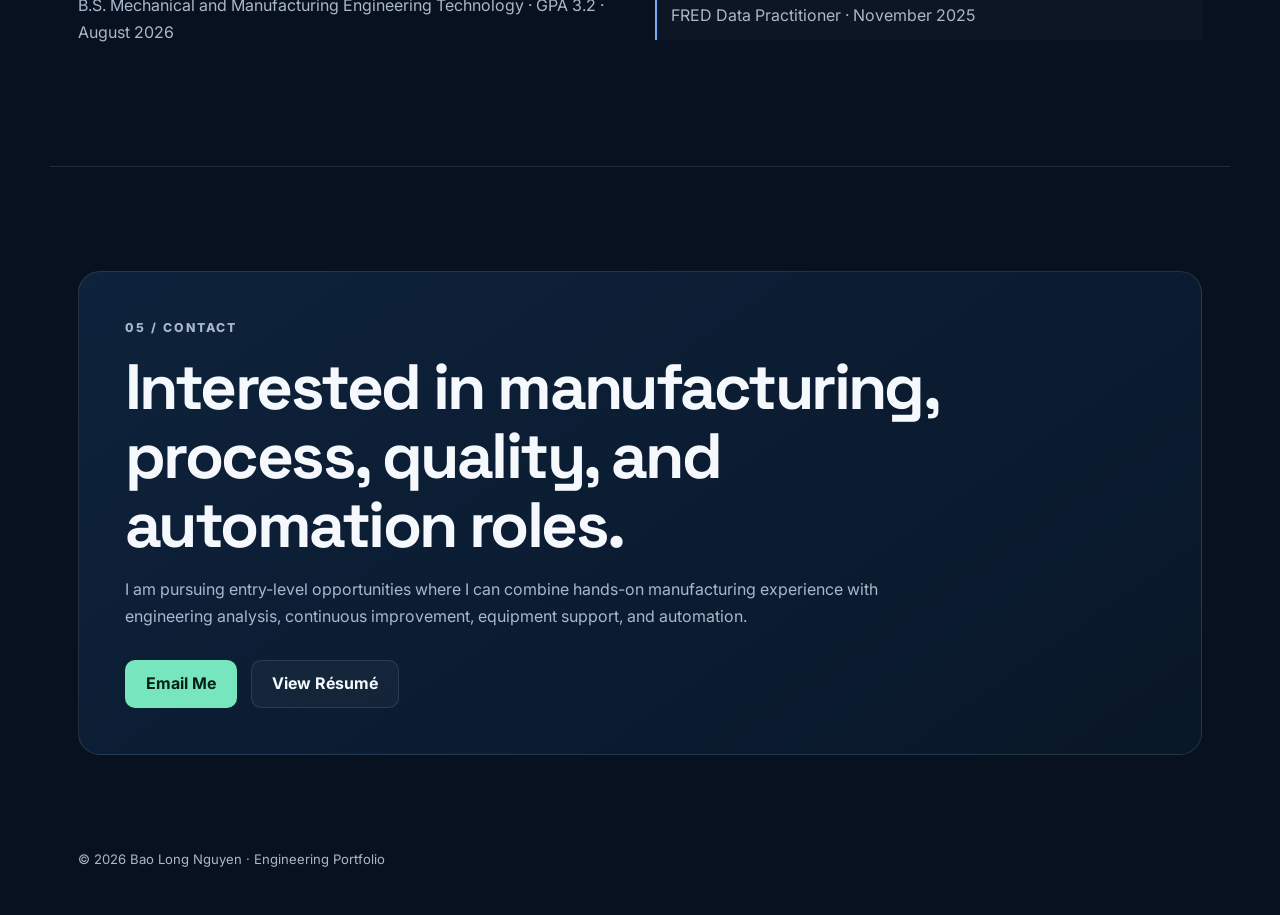
==== commit 4df0a59c: "Fix profile photo path to uploaded image" ====
--- a/index.html
+++ b/index.html
@@ -43,7 +43,7 @@
         </div>
       </div>
       <div class="profile-wrap reveal">
-        <img src="images/profile.svg" alt="Bao Long Nguyen" class="profile-photo">
+        <img src="images/IMG_1773.jpeg" alt="Bao Long Nguyen" class="profile-photo">
       </div>
       <div class="impact-panel reveal" aria-label="Engineering impact highlights">
         <div class="impact-label">SELECTED IMPACT</div>
